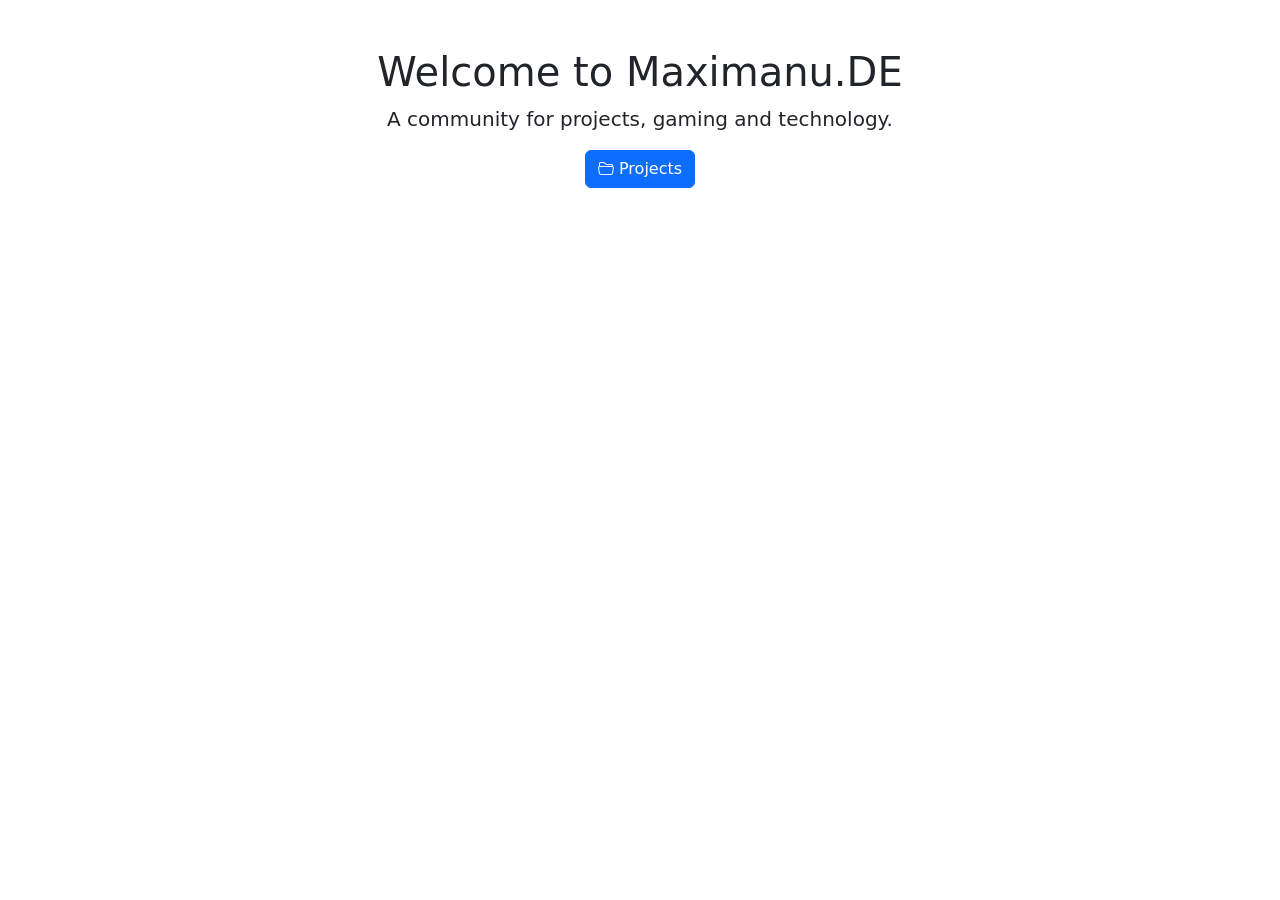
==== index.html @ d7193617 "Refactor index.html for new layout and styles Updated HTML structure and Bootstrap version." ====
<!DOCTYPE html>
<html lang="en">
<head>
    <meta charset="UTF-8">
    <meta name="viewport" content="width=device-width, initial-scale=1.0">

    <meta name="description" content="Maximanu.DE – Community, projects and more.">

    <title>Maximanu.DE</title>

    <link rel="stylesheet" href="https://cdn.jsdelivr.net/npm/bootstrap@5.3.8/dist/css/bootstrap.min.css">
    <link rel="stylesheet" href="https://cdn.jsdelivr.net/npm/bootstrap-icons@1.13.1/font/bootstrap-icons.min.css">
    <link rel="stylesheet" href="/css/style.css">
</head>

<body>
    <div id="header"></div>

    <main>
        <section class="container py-5">
            <div class="text-center">
                <h1>Welcome to Maximanu.DE</h1>
                <p class="lead">A community for projects, gaming and technology.</p>

                <a href="/projects.html" class="btn btn-primary">
                    <i class="bi bi-folder2-open"></i>
                    Projects
                </a>
            </div>
        </section>
    </main>

    <div id="footer"></div>

    <script src="https://cdn.jsdelivr.net/npm/bootstrap@5.3.8/dist/js/bootstrap.bundle.min.js"></script>
    <script src="/js/main.js"></script>
</body>
</html>
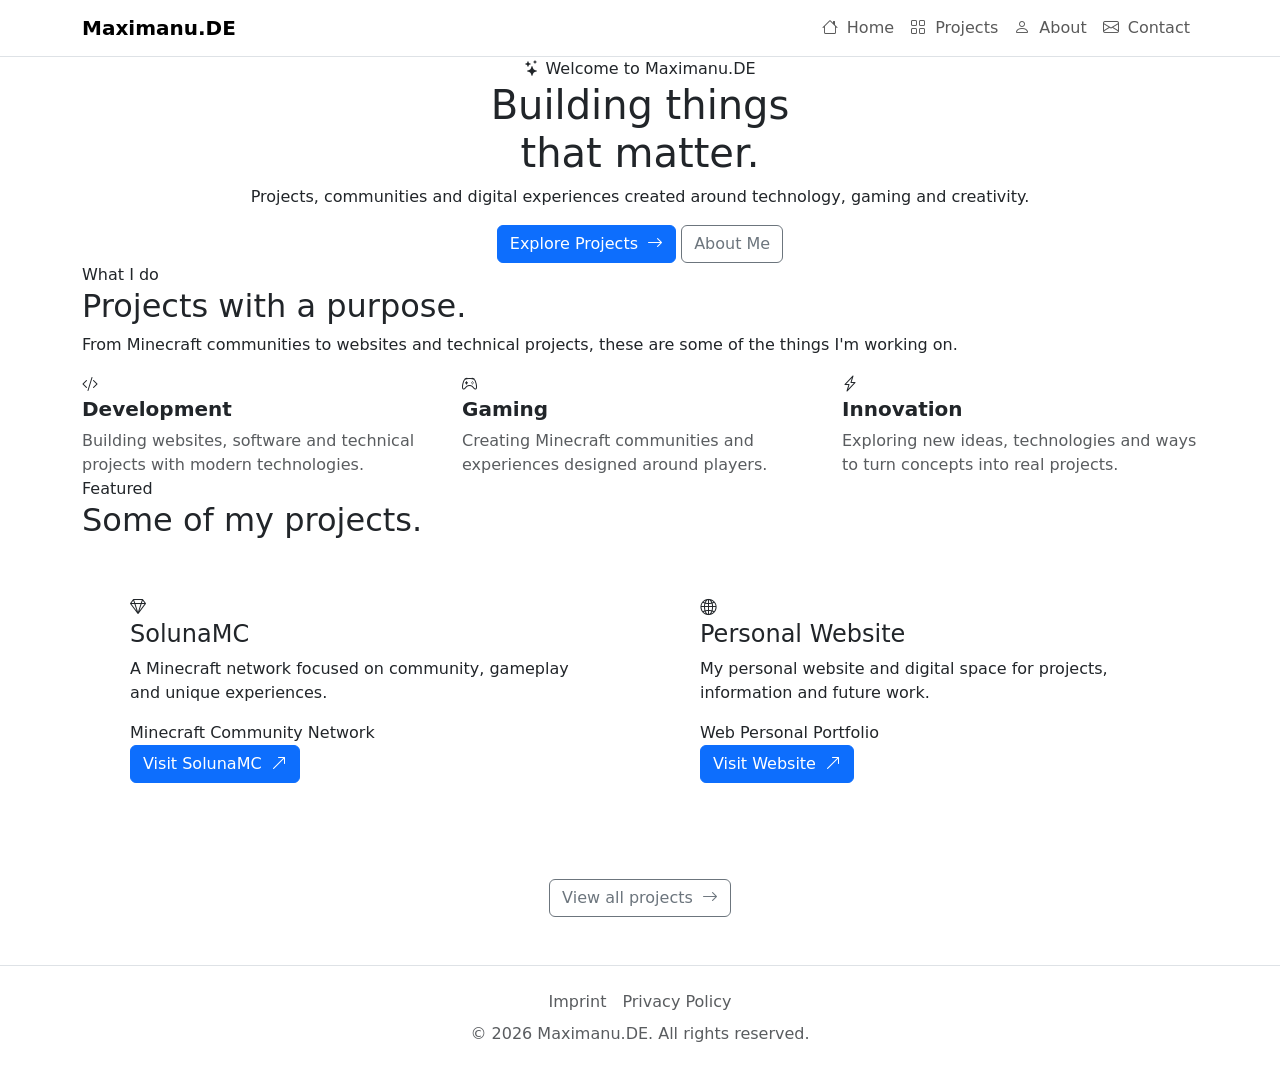
==== commit 2792b943: "Revise meta description and enhance hero section Updated the meta description and improved the hero " ====
--- a/index.html
+++ b/index.html
@@ -4,7 +4,7 @@
     <meta charset="UTF-8">
     <meta name="viewport" content="width=device-width, initial-scale=1.0">
 
-    <meta name="description" content="Maximanu.DE – Community, projects and more.">
+    <meta name="description" content="Maximanu.DE — projects, communities and technology.">
 
     <title>Maximanu.DE</title>
 
@@ -17,15 +17,175 @@
     <div id="header"></div>
 
     <main>
-        <section class="container py-5">
-            <div class="text-center">
-                <h1>Welcome to Maximanu.DE</h1>
-                <p class="lead">A community for projects, gaming and technology.</p>
+        <section class="hero">
+            <div class="container text-center">
+                <div class="hero-badge">
+                    <i class="bi bi-stars"></i>
+                    Welcome to Maximanu.DE
+                </div>
 
-                <a href="/projects.html" class="btn btn-primary">
-                    <i class="bi bi-folder2-open"></i>
-                    Projects
-                </a>
+                <h1>
+                    Building things<br>
+                    <span>that matter.</span>
+                </h1>
+
+                <p>
+                    Projects, communities and digital experiences
+                    created around technology, gaming and creativity.
+                </p>
+
+                <div class="hero-actions">
+                    <a href="/projects/" class="btn btn-primary">
+                        Explore Projects
+                        <i class="bi bi-arrow-right ms-1"></i>
+                    </a>
+
+                    <a href="/about/" class="btn btn-outline-secondary">
+                        About Me
+                    </a>
+                </div>
+            </div>
+        </section>
+
+        <section class="section pt-0">
+            <div class="container">
+                <div class="section-heading">
+                    <div class="eyebrow">What I do</div>
+
+                    <h2>
+                        Projects with a purpose.
+                    </h2>
+
+                    <p>
+                        From Minecraft communities to websites and
+                        technical projects, these are some of the things
+                        I'm working on.
+                    </p>
+                </div>
+
+                <div class="row g-4">
+                    <div class="col-md-4">
+                        <div class="feature-card">
+                            <div class="feature-icon">
+                                <i class="bi bi-code-slash"></i>
+                            </div>
+
+                            <h3 class="h5 fw-bold">Development</h3>
+
+                            <p class="text-body-secondary mb-0">
+                                Building websites, software and technical
+                                projects with modern technologies.
+                            </p>
+                        </div>
+                    </div>
+
+                    <div class="col-md-4">
+                        <div class="feature-card">
+                            <div class="feature-icon">
+                                <i class="bi bi-controller"></i>
+                            </div>
+
+                            <h3 class="h5 fw-bold">Gaming</h3>
+
+                            <p class="text-body-secondary mb-0">
+                                Creating Minecraft communities and
+                                experiences designed around players.
+                            </p>
+                        </div>
+                    </div>
+
+                    <div class="col-md-4">
+                        <div class="feature-card">
+                            <div class="feature-icon">
+                                <i class="bi bi-lightning-charge"></i>
+                            </div>
+
+                            <h3 class="h5 fw-bold">Innovation</h3>
+
+                            <p class="text-body-secondary mb-0">
+                                Exploring new ideas, technologies and
+                                ways to turn concepts into real projects.
+                            </p>
+                        </div>
+                    </div>
+                </div>
+            </div>
+        </section>
+
+        <section class="section pt-0">
+            <div class="container">
+                <div class="section-heading">
+                    <div class="eyebrow">Featured</div>
+
+                    <h2>Some of my projects.</h2>
+                </div>
+
+                <div class="row g-4">
+                    <div class="col-md-6">
+                        <article class="project-card p-4 p-lg-5">
+                            <div class="project-icon">
+                                <i class="bi bi-gem"></i>
+                            </div>
+
+                            <h3 class="h4">SolunaMC</h3>
+
+                            <p>
+                                A Minecraft network focused on community,
+                                gameplay and unique experiences.
+                            </p>
+
+                            <div class="project-tags">
+                                <span class="project-tag">Minecraft</span>
+                                <span class="project-tag">Community</span>
+                                <span class="project-tag">Network</span>
+                            </div>
+
+                            <a href="https://solunamc.de"
+                               class="btn btn-primary"
+                               target="_blank"
+                               rel="noopener noreferrer">
+                                Visit SolunaMC
+                                <i class="bi bi-arrow-up-right ms-1"></i>
+                            </a>
+                        </article>
+                    </div>
+
+                    <div class="col-md-6">
+                        <article class="project-card p-4 p-lg-5">
+                            <div class="project-icon">
+                                <i class="bi bi-globe2"></i>
+                            </div>
+
+                            <h3 class="h4">Personal Website</h3>
+
+                            <p>
+                                My personal website and digital space for
+                                projects, information and future work.
+                            </p>
+
+                            <div class="project-tags">
+                                <span class="project-tag">Web</span>
+                                <span class="project-tag">Personal</span>
+                                <span class="project-tag">Portfolio</span>
+                            </div>
+
+                            <a href="https://maxi.maximanu.de"
+                               class="btn btn-primary"
+                               target="_blank"
+                               rel="noopener noreferrer">
+                                Visit Website
+                                <i class="bi bi-arrow-up-right ms-1"></i>
+                            </a>
+                        </article>
+                    </div>
+                </div>
+
+                <div class="text-center mt-5">
+                    <a href="/projects/" class="btn btn-outline-secondary">
+                        View all projects
+                        <i class="bi bi-arrow-right ms-1"></i>
+                    </a>
+                </div>
             </div>
         </section>
     </main>
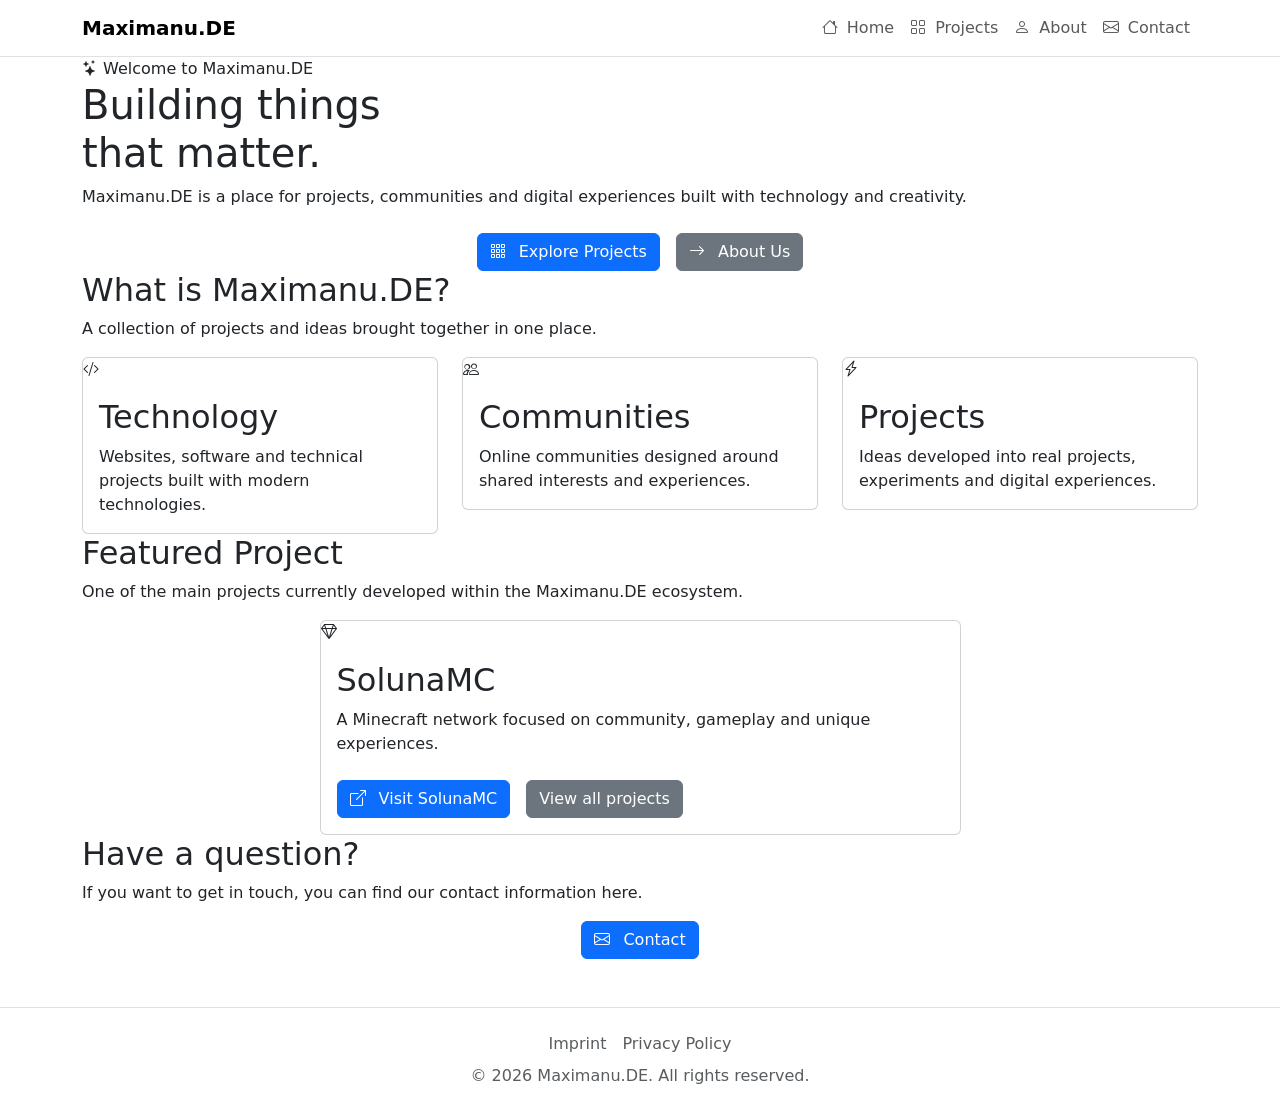
==== commit 69402d29: "Revise meta tags and update content for clarity Updated the description meta tag and improved text c" ====
--- a/index.html
+++ b/index.html
@@ -4,195 +4,240 @@
     <meta charset="UTF-8">
     <meta name="viewport" content="width=device-width, initial-scale=1.0">
 
-    <meta name="description" content="Maximanu.DE — projects, communities and technology.">
+    <meta
+        name="description"
+        content="Maximanu.DE — projects, communities and digital experiences."
+    >
+
+    <meta name="theme-color" content="#635bff">
 
     <title>Maximanu.DE</title>
 
-    <link rel="stylesheet" href="https://cdn.jsdelivr.net/npm/bootstrap@5.3.8/dist/css/bootstrap.min.css">
-    <link rel="stylesheet" href="https://cdn.jsdelivr.net/npm/bootstrap-icons@1.13.1/font/bootstrap-icons.min.css">
+    <link
+        rel="stylesheet"
+        href="https://cdn.jsdelivr.net/npm/bootstrap@5.3.8/dist/css/bootstrap.min.css"
+    >
+
+    <link
+        rel="stylesheet"
+        href="https://cdn.jsdelivr.net/npm/bootstrap-icons@1.13.1/font/bootstrap-icons.min.css"
+    >
+
     <link rel="stylesheet" href="/css/style.css">
 </head>
 
 <body>
+
     <div id="header"></div>
 
     <main>
+
         <section class="hero">
-            <div class="container text-center">
+            <div class="container">
+
                 <div class="hero-badge">
                     <i class="bi bi-stars"></i>
-                    Welcome to Maximanu.DE
+                    <span>Welcome to Maximanu.DE</span>
                 </div>
 
                 <h1>
                     Building things<br>
-                    <span>that matter.</span>
+                    that matter.
                 </h1>
 
                 <p>
-                    Projects, communities and digital experiences
-                    created around technology, gaming and creativity.
+                    Maximanu.DE is a place for projects, communities
+                    and digital experiences built with technology and creativity.
                 </p>
 
-                <div class="hero-actions">
+                <div class="d-flex flex-column flex-sm-row justify-content-center gap-3 mt-4">
                     <a href="/projects/" class="btn btn-primary">
+                        <i class="bi bi-grid-3x3-gap me-2"></i>
                         Explore Projects
-                        <i class="bi bi-arrow-right ms-1"></i>
                     </a>
 
-                    <a href="/about/" class="btn btn-outline-secondary">
-                        About Me
+                    <a href="/about/" class="btn btn-secondary">
+                        <i class="bi bi-arrow-right me-2"></i>
+                        About Us
                     </a>
                 </div>
-            </div>
-        </section>
-
-        <section class="section pt-0">
-            <div class="container">
+
+            </div>
+        </section>
+
+
+        <section class="section">
+            <div class="container">
+
                 <div class="section-heading">
-                    <div class="eyebrow">What I do</div>
-
-                    <h2>
-                        Projects with a purpose.
-                    </h2>
+                    <h2>What is Maximanu.DE?</h2>
 
                     <p>
-                        From Minecraft communities to websites and
-                        technical projects, these are some of the things
-                        I'm working on.
+                        A collection of projects and ideas brought together
+                        in one place.
                     </p>
                 </div>
 
+
                 <div class="row g-4">
+
                     <div class="col-md-4">
-                        <div class="feature-card">
-                            <div class="feature-icon">
+                        <div class="card">
+                            <div class="project-icon">
                                 <i class="bi bi-code-slash"></i>
                             </div>
 
-                            <h3 class="h5 fw-bold">Development</h3>
-
-                            <p class="text-body-secondary mb-0">
-                                Building websites, software and technical
-                                projects with modern technologies.
-                            </p>
-                        </div>
-                    </div>
+                            <div class="card-body">
+                                <h2 class="card-title">Technology</h2>
+
+                                <p class="card-text">
+                                    Websites, software and technical projects
+                                    built with modern technologies.
+                                </p>
+                            </div>
+                        </div>
+                    </div>
+
 
                     <div class="col-md-4">
-                        <div class="feature-card">
-                            <div class="feature-icon">
-                                <i class="bi bi-controller"></i>
-                            </div>
-
-                            <h3 class="h5 fw-bold">Gaming</h3>
-
-                            <p class="text-body-secondary mb-0">
-                                Creating Minecraft communities and
-                                experiences designed around players.
-                            </p>
-                        </div>
-                    </div>
+                        <div class="card">
+                            <div class="project-icon">
+                                <i class="bi bi-people"></i>
+                            </div>
+
+                            <div class="card-body">
+                                <h2 class="card-title">Communities</h2>
+
+                                <p class="card-text">
+                                    Online communities designed around
+                                    shared interests and experiences.
+                                </p>
+                            </div>
+                        </div>
+                    </div>
+
 
                     <div class="col-md-4">
-                        <div class="feature-card">
-                            <div class="feature-icon">
+                        <div class="card">
+                            <div class="project-icon">
                                 <i class="bi bi-lightning-charge"></i>
                             </div>
 
-                            <h3 class="h5 fw-bold">Innovation</h3>
-
-                            <p class="text-body-secondary mb-0">
-                                Exploring new ideas, technologies and
-                                ways to turn concepts into real projects.
-                            </p>
-                        </div>
-                    </div>
-                </div>
-            </div>
-        </section>
-
-        <section class="section pt-0">
-            <div class="container">
+                            <div class="card-body">
+                                <h2 class="card-title">Projects</h2>
+
+                                <p class="card-text">
+                                    Ideas developed into real projects,
+                                    experiments and digital experiences.
+                                </p>
+                            </div>
+                        </div>
+                    </div>
+
+                </div>
+
+            </div>
+        </section>
+
+
+        <section class="section">
+            <div class="container">
+
                 <div class="section-heading">
-                    <div class="eyebrow">Featured</div>
-
-                    <h2>Some of my projects.</h2>
-                </div>
-
-                <div class="row g-4">
-                    <div class="col-md-6">
-                        <article class="project-card p-4 p-lg-5">
+                    <h2>Featured Project</h2>
+
+                    <p>
+                        One of the main projects currently developed
+                        within the Maximanu.DE ecosystem.
+                    </p>
+                </div>
+
+
+                <div class="row justify-content-center">
+
+                    <div class="col-md-9 col-lg-7">
+
+                        <div class="card">
+
                             <div class="project-icon">
                                 <i class="bi bi-gem"></i>
                             </div>
 
-                            <h3 class="h4">SolunaMC</h3>
-
-                            <p>
-                                A Minecraft network focused on community,
-                                gameplay and unique experiences.
-                            </p>
-
-                            <div class="project-tags">
-                                <span class="project-tag">Minecraft</span>
-                                <span class="project-tag">Community</span>
-                                <span class="project-tag">Network</span>
-                            </div>
-
-                            <a href="https://solunamc.de"
-                               class="btn btn-primary"
-                               target="_blank"
-                               rel="noopener noreferrer">
-                                Visit SolunaMC
-                                <i class="bi bi-arrow-up-right ms-1"></i>
-                            </a>
-                        </article>
-                    </div>
-
-                    <div class="col-md-6">
-                        <article class="project-card p-4 p-lg-5">
-                            <div class="project-icon">
-                                <i class="bi bi-globe2"></i>
-                            </div>
-
-                            <h3 class="h4">Personal Website</h3>
-
-                            <p>
-                                My personal website and digital space for
-                                projects, information and future work.
-                            </p>
-
-                            <div class="project-tags">
-                                <span class="project-tag">Web</span>
-                                <span class="project-tag">Personal</span>
-                                <span class="project-tag">Portfolio</span>
-                            </div>
-
-                            <a href="https://maxi.maximanu.de"
-                               class="btn btn-primary"
-                               target="_blank"
-                               rel="noopener noreferrer">
-                                Visit Website
-                                <i class="bi bi-arrow-up-right ms-1"></i>
-                            </a>
-                        </article>
-                    </div>
-                </div>
-
-                <div class="text-center mt-5">
-                    <a href="/projects/" class="btn btn-outline-secondary">
-                        View all projects
-                        <i class="bi bi-arrow-right ms-1"></i>
+                            <div class="card-body">
+
+                                <h2 class="card-title">
+                                    SolunaMC
+                                </h2>
+
+                                <p class="card-text">
+                                    A Minecraft network focused on community,
+                                    gameplay and unique experiences.
+                                </p>
+
+                                <div class="d-flex flex-column flex-sm-row gap-3 mt-4">
+
+                                    <a
+                                        href="https://solunamc.de"
+                                        class="btn btn-primary"
+                                        target="_blank"
+                                        rel="noopener noreferrer"
+                                    >
+                                        <i class="bi bi-box-arrow-up-right me-2"></i>
+                                        Visit SolunaMC
+                                    </a>
+
+                                    <a
+                                        href="/projects/"
+                                        class="btn btn-secondary"
+                                    >
+                                        View all projects
+                                    </a>
+
+                                </div>
+
+                            </div>
+
+                        </div>
+
+                    </div>
+
+                </div>
+
+            </div>
+        </section>
+
+
+        <section class="section">
+            <div class="container">
+
+                <div class="section-heading">
+                    <h2>Have a question?</h2>
+
+                    <p>
+                        If you want to get in touch, you can find
+                        our contact information here.
+                    </p>
+                </div>
+
+                <div class="text-center">
+
+                    <a href="/contact/" class="btn btn-primary">
+                        <i class="bi bi-envelope me-2"></i>
+                        Contact
                     </a>
-                </div>
-            </div>
-        </section>
+
+                </div>
+
+            </div>
+        </section>
+
     </main>
 
     <div id="footer"></div>
+
 
     <script src="https://cdn.jsdelivr.net/npm/bootstrap@5.3.8/dist/js/bootstrap.bundle.min.js"></script>
     <script src="/js/main.js"></script>
+
 </body>
 </html>
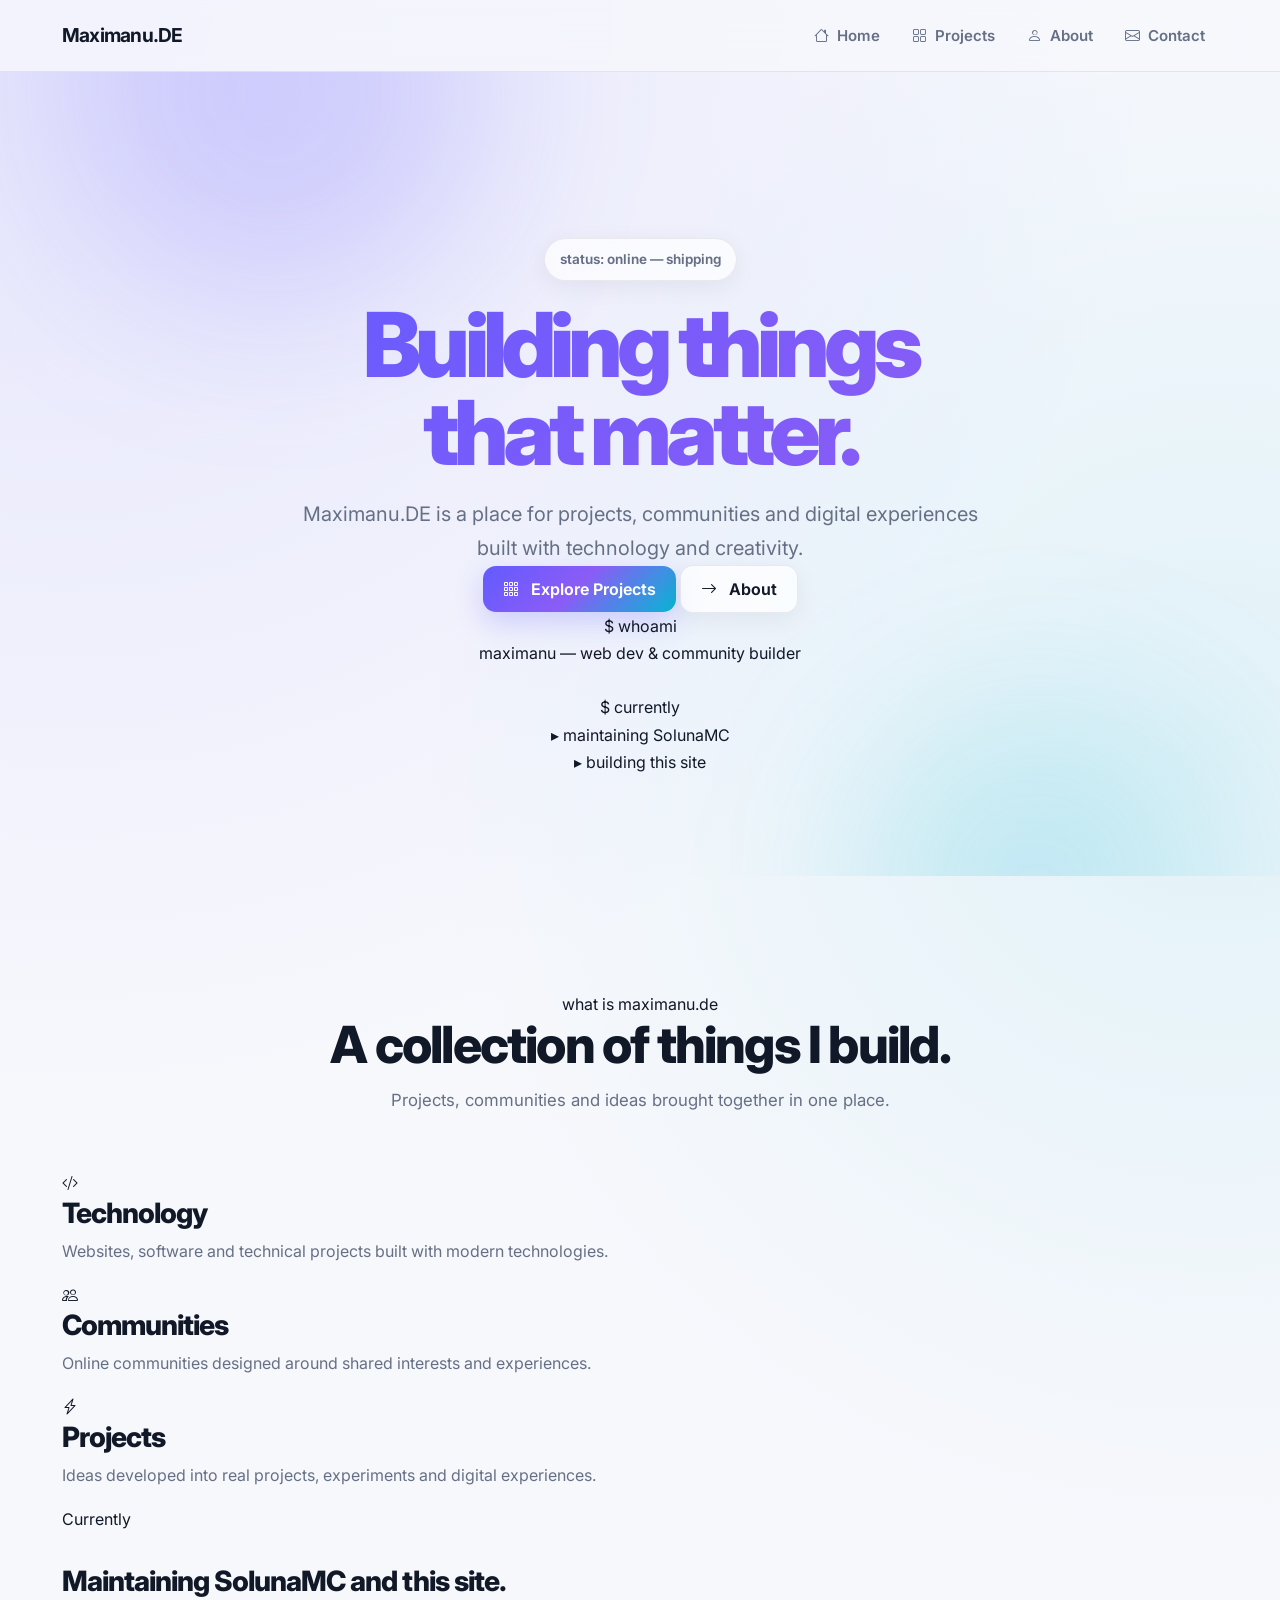
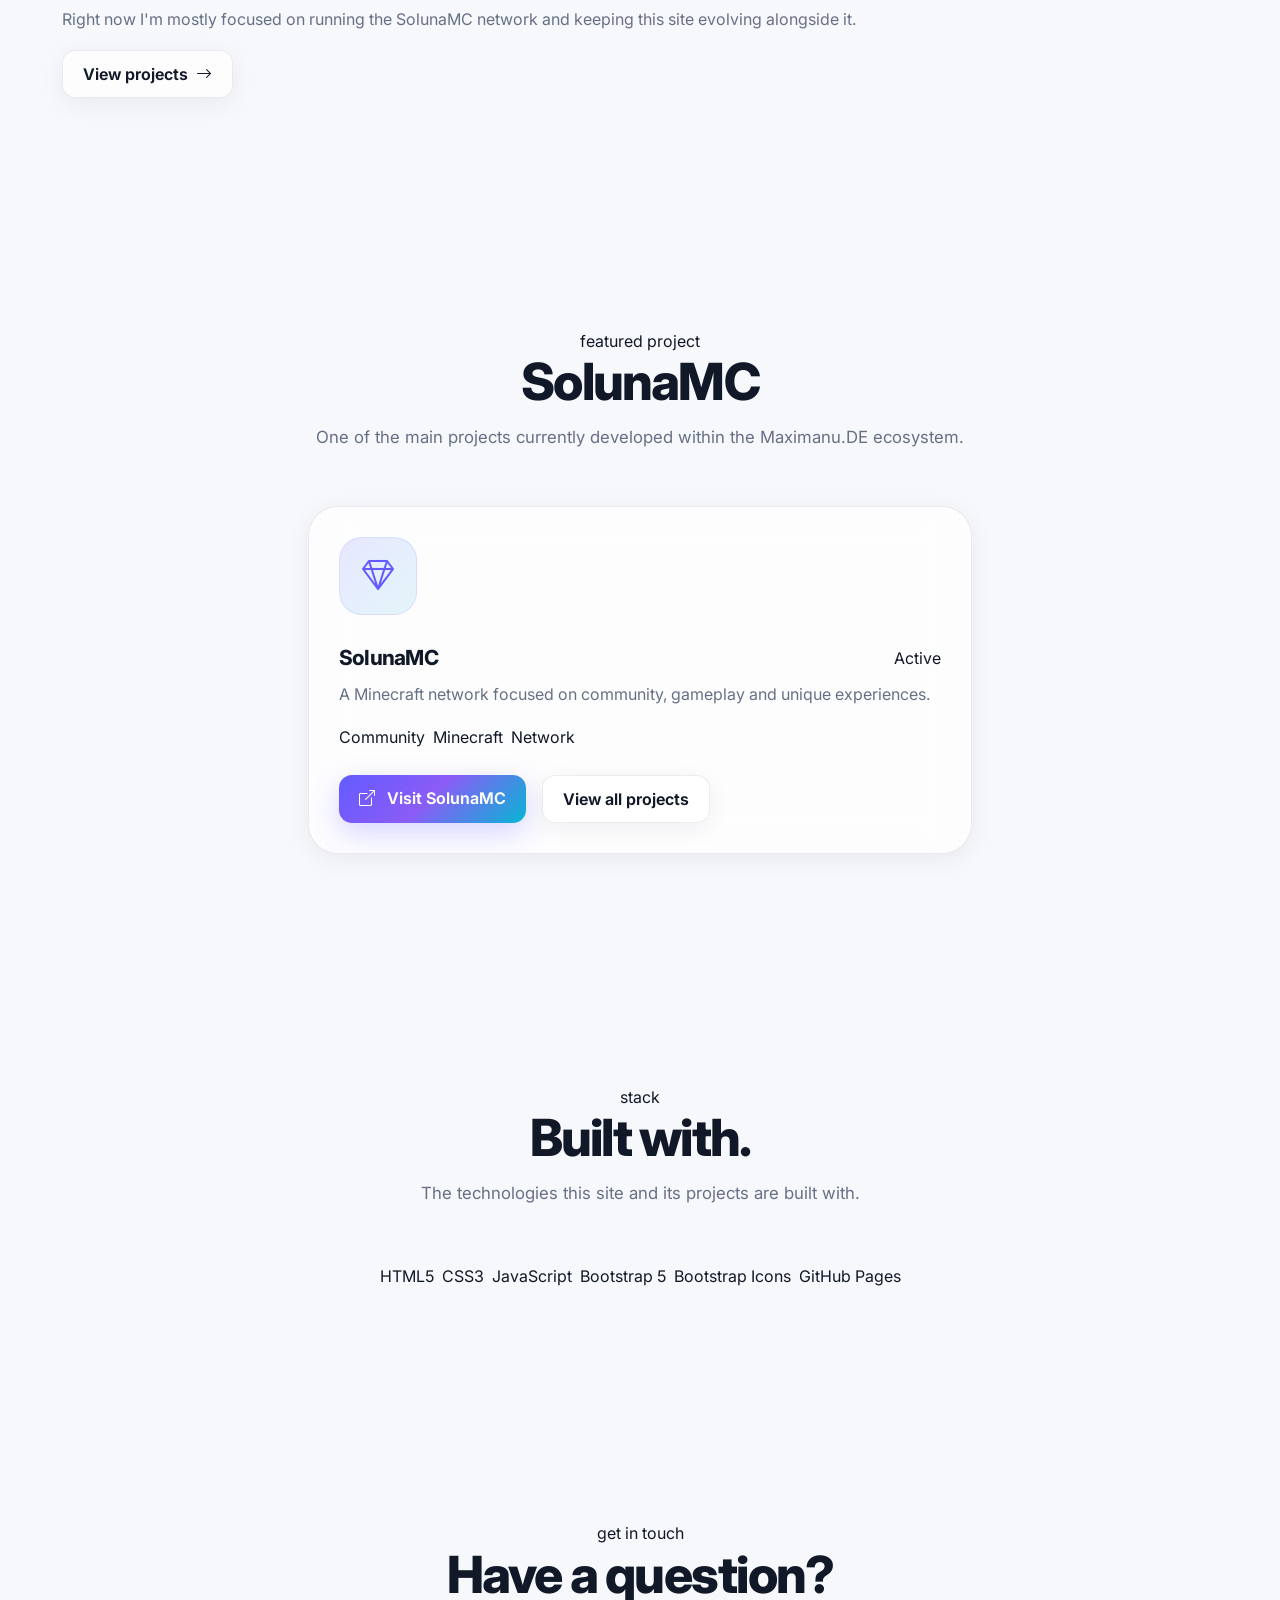
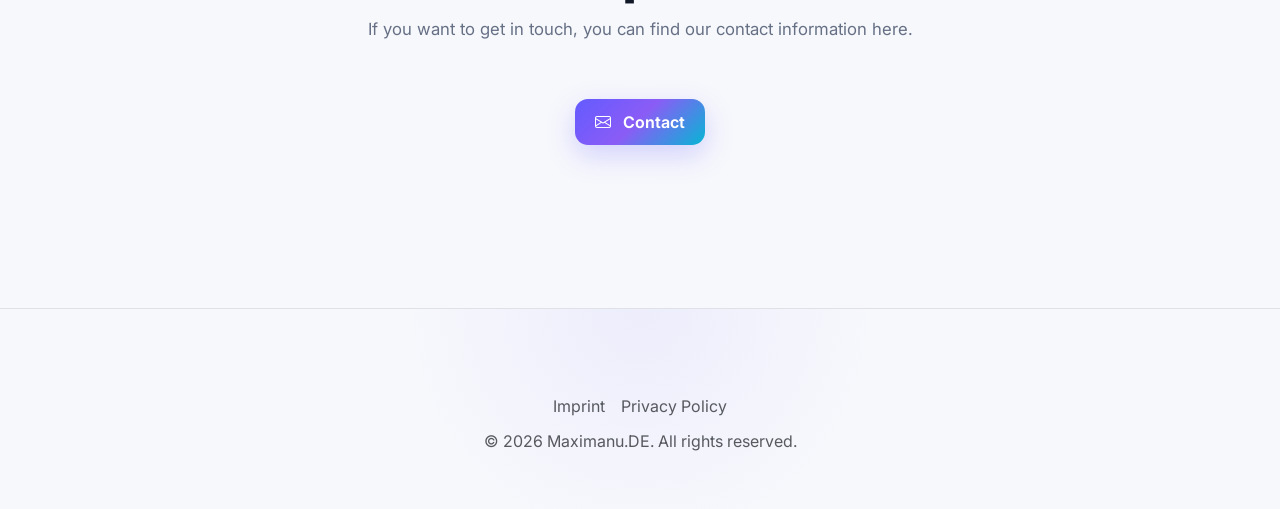
==== commit c9da4eef: "Big update" ====
--- a/index.html
+++ b/index.html
@@ -9,9 +9,31 @@
         content="Maximanu.DE — projects, communities and digital experiences."
     >
 
-    <meta name="theme-color" content="#635bff">
+    <link rel="canonical" href="https://maximanu.de/">
+
+    <meta property="og:type" content="website">
+    <meta property="og:site_name" content="Maximanu.DE">
+    <meta property="og:title" content="Maximanu.DE">
+    <meta property="og:description" content="Maximanu.DE — projects, communities and digital experiences.">
+    <meta property="og:url" content="https://maximanu.de/">
+
+    <meta name="twitter:card" content="summary">
+    <meta name="twitter:title" content="Maximanu.DE">
+    <meta name="twitter:description" content="Maximanu.DE — projects, communities and digital experiences.">
+
+    <meta name="theme-color" content="#e2540b">
 
     <title>Maximanu.DE</title>
+
+    <link rel="icon" type="image/svg+xml" href="/favicon.svg">
+    <link rel="mask-icon" href="/favicon.svg" color="#e2540b">
+
+    <link rel="preconnect" href="https://fonts.googleapis.com">
+    <link rel="preconnect" href="https://fonts.gstatic.com" crossorigin>
+    <link
+        rel="stylesheet"
+        href="https://fonts.googleapis.com/css2?family=Inter:wght@400;500;600;700;800;900&family=Space+Grotesk:wght@500;600;700&family=JetBrains+Mono:wght@400;500;600;700&display=swap"
+    >
 
     <link
         rel="stylesheet"
@@ -24,6 +46,16 @@
     >
 
     <link rel="stylesheet" href="/css/style.css">
+
+    <script>
+        (function () {
+            var stored = localStorage.getItem("theme");
+            var theme = stored === "light" || stored === "dark"
+                ? stored
+                : (window.matchMedia("(prefers-color-scheme: dark)").matches ? "dark" : "light");
+            document.documentElement.setAttribute("data-bs-theme", theme);
+        })();
+    </script>
 </head>
 
 <body>
@@ -36,8 +68,7 @@
             <div class="container">
 
                 <div class="hero-badge">
-                    <i class="bi bi-stars"></i>
-                    <span>Welcome to Maximanu.DE</span>
+                    status: online — shipping
                 </div>
 
                 <h1>
@@ -50,7 +81,7 @@
                     and digital experiences built with technology and creativity.
                 </p>
 
-                <div class="d-flex flex-column flex-sm-row justify-content-center gap-3 mt-4">
+                <div class="hero-actions">
                     <a href="/projects/" class="btn btn-primary">
                         <i class="bi bi-grid-3x3-gap me-2"></i>
                         Explore Projects
@@ -58,10 +89,27 @@
 
                     <a href="/about/" class="btn btn-secondary">
                         <i class="bi bi-arrow-right me-2"></i>
-                        About Us
+                        About
                     </a>
                 </div>
 
+                <div class="terminal">
+                    <div class="terminal-bar">
+                        <span class="terminal-dot"></span>
+                        <span class="terminal-dot"></span>
+                        <span class="terminal-dot"></span>
+                    </div>
+
+                    <div class="terminal-body">
+                        <div><span class="prompt">$</span> whoami</div>
+                        <div class="out">maximanu — web dev &amp; community builder</div>
+                        <div>&nbsp;</div>
+                        <div><span class="prompt">$</span> currently</div>
+                        <div class="out">▸ maintaining SolunaMC</div>
+                        <div class="out">▸ building this site<span class="terminal-cursor" aria-hidden="true"></span></div>
+                    </div>
+                </div>
+
             </div>
         </section>
 
@@ -70,67 +118,84 @@
             <div class="container">
 
                 <div class="section-heading">
-                    <h2>What is Maximanu.DE?</h2>
+                    <div class="eyebrow">what is maximanu.de</div>
+
+                    <h2>A collection of things I build.</h2>
 
                     <p>
-                        A collection of projects and ideas brought together
+                        Projects, communities and ideas brought together
                         in one place.
                     </p>
                 </div>
 
 
-                <div class="row g-4">
-
-                    <div class="col-md-4">
-                        <div class="card">
-                            <div class="project-icon">
+                <div class="bento">
+
+                    <div class="bento-item reveal">
+                        <div class="tile h-100">
+                            <div class="feature-icon">
                                 <i class="bi bi-code-slash"></i>
                             </div>
 
-                            <div class="card-body">
-                                <h2 class="card-title">Technology</h2>
-
-                                <p class="card-text">
-                                    Websites, software and technical projects
-                                    built with modern technologies.
+                            <h3>Technology</h3>
+
+                            <p>
+                                Websites, software and technical projects
+                                built with modern technologies.
+                            </p>
+                        </div>
+                    </div>
+
+                    <div class="bento-item reveal">
+                        <div class="tile h-100">
+                            <div class="feature-icon">
+                                <i class="bi bi-people"></i>
+                            </div>
+
+                            <h3>Communities</h3>
+
+                            <p>
+                                Online communities designed around
+                                shared interests and experiences.
+                            </p>
+                        </div>
+                    </div>
+
+                    <div class="bento-item reveal">
+                        <div class="tile h-100">
+                            <div class="feature-icon">
+                                <i class="bi bi-lightning-charge"></i>
+                            </div>
+
+                            <h3>Projects</h3>
+
+                            <p>
+                                Ideas developed into real projects,
+                                experiments and digital experiences.
+                            </p>
+                        </div>
+                    </div>
+
+                    <div class="bento-item span-full reveal">
+                        <div class="tile tile-wide">
+                            <div>
+                                <span class="status-badge mb-3 d-inline-flex">Currently</span>
+
+                                <h3 class="mt-3">
+                                    Maintaining SolunaMC and this site.
+                                </h3>
+
+                                <p>
+                                    Right now I'm mostly focused on running
+                                    the SolunaMC network and keeping this
+                                    site evolving alongside it.
                                 </p>
                             </div>
-                        </div>
-                    </div>
-
-
-                    <div class="col-md-4">
-                        <div class="card">
-                            <div class="project-icon">
-                                <i class="bi bi-people"></i>
-                            </div>
-
-                            <div class="card-body">
-                                <h2 class="card-title">Communities</h2>
-
-                                <p class="card-text">
-                                    Online communities designed around
-                                    shared interests and experiences.
-                                </p>
-                            </div>
-                        </div>
-                    </div>
-
-
-                    <div class="col-md-4">
-                        <div class="card">
-                            <div class="project-icon">
-                                <i class="bi bi-lightning-charge"></i>
-                            </div>
-
-                            <div class="card-body">
-                                <h2 class="card-title">Projects</h2>
-
-                                <p class="card-text">
-                                    Ideas developed into real projects,
-                                    experiments and digital experiences.
-                                </p>
-                            </div>
+
+                            <a href="/projects/" class="btn btn-secondary flex-shrink-0">
+                                View projects
+                                <i class="bi bi-arrow-right ms-1"></i>
+                            </a>
                         </div>
                     </div>
 
@@ -144,7 +209,9 @@
             <div class="container">
 
                 <div class="section-heading">
-                    <h2>Featured Project</h2>
+                    <div class="eyebrow">featured project</div>
+
+                    <h2>SolunaMC</h2>
 
                     <p>
                         One of the main projects currently developed
@@ -157,7 +224,7 @@
 
                     <div class="col-md-9 col-lg-7">
 
-                        <div class="card">
+                        <div class="card reveal">
 
                             <div class="project-icon">
                                 <i class="bi bi-gem"></i>
@@ -165,16 +232,26 @@
 
                             <div class="card-body">
 
-                                <h2 class="card-title">
-                                    SolunaMC
-                                </h2>
+                                <div class="d-flex align-items-center justify-content-between flex-wrap gap-2 mb-2">
+                                    <h2 class="card-title mb-0">
+                                        SolunaMC
+                                    </h2>
+
+                                    <span class="status-badge">Active</span>
+                                </div>
 
                                 <p class="card-text">
                                     A Minecraft network focused on community,
                                     gameplay and unique experiences.
                                 </p>
 
-                                <div class="d-flex flex-column flex-sm-row gap-3 mt-4">
+                                <div class="d-flex flex-wrap gap-2 mb-4">
+                                    <span class="tag">Community</span>
+                                    <span class="tag">Minecraft</span>
+                                    <span class="tag">Network</span>
+                                </div>
+
+                                <div class="d-flex flex-column flex-sm-row gap-3">
 
                                     <a
                                         href="https://solunamc.de"
@@ -211,6 +288,35 @@
             <div class="container">
 
                 <div class="section-heading">
+                    <div class="eyebrow">stack</div>
+
+                    <h2>Built with.</h2>
+
+                    <p>
+                        The technologies this site and its projects
+                        are built with.
+                    </p>
+                </div>
+
+                <div class="d-flex flex-wrap justify-content-center gap-2">
+                    <span class="tag">HTML5</span>
+                    <span class="tag">CSS3</span>
+                    <span class="tag">JavaScript</span>
+                    <span class="tag">Bootstrap 5</span>
+                    <span class="tag">Bootstrap Icons</span>
+                    <span class="tag">GitHub Pages</span>
+                </div>
+
+            </div>
+        </section>
+
+
+        <section class="section">
+            <div class="container">
+
+                <div class="section-heading">
+                    <div class="eyebrow">get in touch</div>
+
                     <h2>Have a question?</h2>
 
                     <p>
--- a/css/style.css
+++ b/css/style.css
@@ -0,0 +1,813 @@
+:root {
+    --bg: #f7f8fc;
+    --bg-alt: #eef1f7;
+    --surface: rgba(255, 255, 255, 0.72);
+    --surface-solid: #ffffff;
+    --text: #111827;
+    --text-muted: #667085;
+    --border: rgba(17, 24, 39, 0.08);
+
+    --primary: #635bff;
+    --primary-2: #8b5cf6;
+    --accent: #06b6d4;
+
+    --gradient: linear-gradient(
+        135deg,
+        #635bff 0%,
+        #8b5cf6 48%,
+        #06b6d4 100%
+    );
+
+    --shadow-sm: 0 6px 24px rgba(17, 24, 39, 0.06);
+    --shadow-md: 0 16px 45px rgba(17, 24, 39, 0.1);
+    --shadow-lg: 0 30px 90px rgba(17, 24, 39, 0.15);
+
+    --radius-sm: 14px;
+    --radius-md: 22px;
+    --radius-lg: 30px;
+
+    --transition: 220ms cubic-bezier(0.2, 0.8, 0.2, 1);
+}
+
+@media (prefers-color-scheme: dark) {
+    :root {
+        --bg: #070a11;
+        --bg-alt: #0c1019;
+        --surface: rgba(18, 23, 35, 0.72);
+        --surface-solid: #121722;
+        --text: #f5f7fb;
+        --text-muted: #9aa4b5;
+        --border: rgba(255, 255, 255, 0.08);
+
+        --shadow-sm: 0 6px 24px rgba(0, 0, 0, 0.22);
+        --shadow-md: 0 16px 45px rgba(0, 0, 0, 0.32);
+        --shadow-lg: 0 30px 90px rgba(0, 0, 0, 0.48);
+    }
+}
+
+/* Base */
+
+html {
+    scroll-behavior: smooth;
+}
+
+body {
+    min-height: 100vh;
+    margin: 0;
+    overflow-x: hidden;
+
+    background:
+        radial-gradient(
+            circle at 5% 0%,
+            rgba(99, 91, 255, 0.12),
+            transparent 28%
+        ),
+        radial-gradient(
+            circle at 95% 20%,
+            rgba(6, 182, 212, 0.09),
+            transparent 25%
+        ),
+        var(--bg);
+
+    color: var(--text);
+
+    font-family:
+        Inter,
+        -apple-system,
+        BlinkMacSystemFont,
+        "Segoe UI",
+        Roboto,
+        Helvetica,
+        Arial,
+        sans-serif;
+
+    line-height: 1.7;
+
+    transition:
+        background-color 300ms ease,
+        color 300ms ease;
+}
+
+* {
+    box-sizing: border-box;
+}
+
+::selection {
+    background: rgba(99, 91, 255, 0.25);
+}
+
+img {
+    max-width: 100%;
+    height: auto;
+}
+
+a {
+    color: inherit;
+    text-decoration: none;
+    transition:
+        color var(--transition),
+        opacity var(--transition);
+}
+
+a:hover {
+    color: var(--primary);
+}
+
+/* Bootstrap container override */
+
+.container {
+    width: min(1180px, calc(100% - 40px));
+    max-width: none;
+    margin-inline: auto;
+}
+
+/* Typography */
+
+h1,
+h2,
+h3,
+h4,
+h5,
+h6 {
+    color: var(--text);
+    font-weight: 800;
+    letter-spacing: -0.035em;
+}
+
+p {
+    color: var(--text-muted);
+}
+
+.display-1,
+.display-2,
+.display-3,
+.display-4,
+.display-5,
+.display-6 {
+    font-weight: 800;
+    letter-spacing: -0.055em;
+}
+
+/* Header */
+
+.navbar {
+    position: sticky;
+    top: 0;
+    z-index: 1000;
+
+    min-height: 72px;
+
+    border-bottom: 1px solid var(--border) !important;
+
+    background: rgba(247, 248, 252, 0.72) !important;
+
+    backdrop-filter: blur(22px);
+    -webkit-backdrop-filter: blur(22px);
+
+    transition:
+        background var(--transition),
+        border-color var(--transition);
+}
+
+@media (prefers-color-scheme: dark) {
+    .navbar {
+        background: rgba(7, 10, 17, 0.72) !important;
+    }
+}
+
+.navbar-brand {
+    color: var(--text) !important;
+    font-size: 1.2rem;
+    font-weight: 800;
+    letter-spacing: -0.04em;
+}
+
+.navbar-brand:hover {
+    color: var(--primary) !important;
+}
+
+.navbar-nav {
+    gap: 6px;
+}
+
+.nav-link {
+    padding: 9px 13px !important;
+    border-radius: 11px;
+
+    color: var(--text-muted) !important;
+
+    font-size: 0.94rem;
+    font-weight: 600;
+
+    transition:
+        color var(--transition),
+        background var(--transition),
+        transform var(--transition);
+}
+
+.nav-link:hover {
+    color: var(--text) !important;
+    background: var(--surface);
+    transform: translateY(-1px);
+}
+
+.nav-link.active {
+    color: var(--text) !important;
+    background: var(--surface);
+    box-shadow: var(--shadow-sm);
+}
+
+.navbar-toggler {
+    padding: 8px 10px;
+    border: 1px solid var(--border) !important;
+    border-radius: 12px;
+    background: var(--surface);
+    color: var(--text);
+}
+
+.navbar-toggler:focus {
+    box-shadow: 0 0 0 4px rgba(99, 91, 255, 0.12);
+}
+
+/* Hero */
+
+.hero,
+.page-header {
+    position: relative;
+    isolation: isolate;
+    overflow: hidden;
+
+    padding: clamp(90px, 13vw, 170px) 0 100px;
+
+    text-align: center;
+}
+
+.hero::before,
+.hero::after,
+.page-header::before,
+.page-header::after {
+    content: "";
+
+    position: absolute;
+    z-index: -1;
+
+    border-radius: 50%;
+
+    pointer-events: none;
+
+    filter: blur(85px);
+
+    animation: floating-orb 9s ease-in-out infinite;
+}
+
+.hero::before,
+.page-header::before {
+    width: 420px;
+    height: 420px;
+
+    top: -190px;
+    left: 5%;
+
+    background: rgba(99, 91, 255, 0.2);
+}
+
+.hero::after,
+.page-header::after {
+    width: 360px;
+    height: 360px;
+
+    right: 5%;
+    bottom: -190px;
+
+    background: rgba(6, 182, 212, 0.16);
+
+    animation-delay: -3s;
+}
+
+.hero h1,
+.page-header h1 {
+    max-width: 950px;
+    margin: 20px auto;
+
+    font-size: clamp(3rem, 7vw, 6.5rem);
+
+    font-weight: 850;
+    line-height: 0.98;
+
+    letter-spacing: -0.065em;
+
+    background: var(--gradient);
+    background-size: 180% 180%;
+
+    -webkit-background-clip: text;
+    background-clip: text;
+
+    color: transparent;
+
+    animation:
+        fade-up 700ms ease both,
+        gradient-shift 8s ease-in-out infinite;
+}
+
+.hero p,
+.page-header p {
+    max-width: 680px;
+    margin: 0 auto;
+
+    color: var(--text-muted);
+
+    font-size: clamp(1rem, 2vw, 1.25rem);
+
+    animation: fade-up 700ms 100ms ease both;
+}
+
+/* Hero badge */
+
+.hero-badge {
+    display: inline-flex;
+    align-items: center;
+    gap: 8px;
+
+    padding: 9px 15px;
+
+    border: 1px solid var(--border);
+    border-radius: 999px;
+
+    background: var(--surface);
+
+    color: var(--text-muted);
+
+    font-size: 0.84rem;
+    font-weight: 650;
+
+    box-shadow: var(--shadow-sm);
+
+    backdrop-filter: blur(20px);
+    -webkit-backdrop-filter: blur(20px);
+
+    animation: fade-up 600ms ease both;
+}
+
+.hero-badge i {
+    color: var(--primary);
+}
+
+/* Sections */
+
+.section {
+    position: relative;
+    padding: clamp(70px, 9vw, 125px) 0;
+}
+
+.section-heading {
+    max-width: 720px;
+    margin: 0 auto 55px;
+
+    text-align: center;
+}
+
+.section-heading h2 {
+    margin-bottom: 14px;
+
+    font-size: clamp(2rem, 4vw, 3.3rem);
+
+    line-height: 1.05;
+}
+
+.section-heading p {
+    margin: 0;
+    font-size: 1.05rem;
+}
+
+/* Cards */
+
+.card {
+    position: relative;
+
+    height: 100%;
+
+    overflow: hidden;
+
+    border: 1px solid var(--border) !important;
+    border-radius: var(--radius-lg) !important;
+
+    background: var(--surface) !important;
+    color: var(--text) !important;
+
+    box-shadow: var(--shadow-sm) !important;
+
+    backdrop-filter: blur(22px);
+    -webkit-backdrop-filter: blur(22px);
+
+    transition:
+        transform var(--transition),
+        box-shadow var(--transition),
+        border-color var(--transition);
+}
+
+.card::before {
+    content: "";
+
+    position: absolute;
+    inset: 0;
+
+    height: 3px;
+
+    background: var(--gradient);
+
+    opacity: 0;
+
+    transition: opacity var(--transition);
+}
+
+.card:hover {
+    transform: translateY(-9px);
+
+    border-color: rgba(99, 91, 255, 0.2) !important;
+
+    box-shadow: var(--shadow-lg) !important;
+}
+
+.card:hover::before {
+    opacity: 1;
+}
+
+.card-body {
+    padding: 30px;
+}
+
+.card-title {
+    margin-bottom: 10px;
+
+    color: var(--text) !important;
+
+    font-size: 1.3rem;
+    font-weight: 750;
+}
+
+.card-text {
+    color: var(--text-muted) !important;
+}
+
+/* Project cards */
+
+.project-icon {
+    display: grid;
+    place-items: center;
+
+    width: 78px;
+    height: 78px;
+
+    margin: 30px 30px 0;
+
+    border: 1px solid rgba(99, 91, 255, 0.12);
+    border-radius: 23px;
+
+    background:
+        linear-gradient(
+            135deg,
+            rgba(99, 91, 255, 0.14),
+            rgba(6, 182, 212, 0.1)
+        );
+
+    color: var(--primary);
+
+    font-size: 2rem;
+
+    transition:
+        transform var(--transition),
+        box-shadow var(--transition);
+}
+
+.card:hover .project-icon {
+    transform: scale(1.06) rotate(-2deg);
+
+    box-shadow:
+        0 12px 35px rgba(99, 91, 255, 0.18);
+}
+
+/* Buttons */
+
+.btn {
+    min-height: 46px;
+
+    padding: 11px 20px;
+
+    border-radius: 13px !important;
+
+    font-weight: 650;
+
+    transition:
+        transform var(--transition),
+        box-shadow var(--transition),
+        background var(--transition),
+        border-color var(--transition);
+}
+
+.btn-primary {
+    border: 0 !important;
+
+    background: var(--gradient) !important;
+
+    color: #ffffff !important;
+
+    box-shadow:
+        0 10px 28px rgba(99, 91, 255, 0.25) !important;
+}
+
+.btn-primary:hover {
+    transform: translateY(-2px);
+
+    color: #ffffff !important;
+
+    box-shadow:
+        0 16px 38px rgba(99, 91, 255, 0.35) !important;
+}
+
+.btn-secondary {
+    border: 1px solid var(--border) !important;
+
+    background: var(--surface) !important;
+
+    color: var(--text) !important;
+
+    box-shadow: var(--shadow-sm) !important;
+}
+
+.btn-secondary:hover {
+    transform: translateY(-2px);
+
+    border-color: rgba(99, 91, 255, 0.18) !important;
+
+    background: var(--surface-solid) !important;
+
+    color: var(--text) !important;
+
+    box-shadow: var(--shadow-md) !important;
+}
+
+/* Forms */
+
+.form-label {
+    margin-bottom: 8px;
+
+    color: var(--text) !important;
+
+    font-weight: 650;
+}
+
+.form-control,
+.form-select {
+    min-height: 50px;
+
+    border: 1px solid var(--border) !important;
+    border-radius: 14px !important;
+
+    background: var(--surface) !important;
+
+    color: var(--text) !important;
+
+    box-shadow: none !important;
+
+    transition:
+        border-color var(--transition),
+        box-shadow var(--transition),
+        background var(--transition);
+}
+
+.form-control::placeholder {
+    color: var(--text-muted);
+}
+
+.form-control:focus,
+.form-select:focus {
+    border-color: rgba(99, 91, 255, 0.55) !important;
+
+    background: var(--surface-solid) !important;
+
+    color: var(--text) !important;
+
+    box-shadow:
+        0 0 0 4px rgba(99, 91, 255, 0.1) !important;
+}
+
+/* Legal content */
+
+.legal-content {
+    width: min(860px, 100%);
+    margin-inline: auto;
+
+    padding: clamp(28px, 5vw, 58px);
+
+    border: 1px solid var(--border);
+    border-radius: var(--radius-lg);
+
+    background: var(--surface);
+
+    box-shadow: var(--shadow-sm);
+
+    backdrop-filter: blur(22px);
+    -webkit-backdrop-filter: blur(22px);
+}
+
+.legal-content h2 {
+    margin-top: 44px;
+    margin-bottom: 16px;
+
+    font-size: clamp(1.4rem, 3vw, 1.9rem);
+}
+
+.legal-content h2:first-child {
+    margin-top: 0;
+}
+
+.legal-content h3 {
+    margin-top: 30px;
+    margin-bottom: 10px;
+
+    font-size: 1.1rem;
+}
+
+.legal-content p {
+    color: var(--text-muted);
+}
+
+.legal-content strong {
+    color: var(--text);
+}
+
+/* Footer */
+
+footer {
+    margin-top: 60px;
+    padding: 60px 0 30px;
+
+    border-top: 1px solid var(--border);
+
+    background:
+        radial-gradient(
+            circle at 50% 0%,
+            rgba(99, 91, 255, 0.07),
+            transparent 35%
+        );
+}
+
+footer a {
+    color: var(--text-muted);
+}
+
+footer a:hover {
+    color: var(--text);
+}
+
+/* Animations */
+
+@keyframes fade-up {
+    from {
+        opacity: 0;
+        transform: translateY(22px);
+    }
+
+    to {
+        opacity: 1;
+        transform: translateY(0);
+    }
+}
+
+@keyframes floating-orb {
+    0%,
+    100% {
+        transform: translate3d(0, 0, 0);
+    }
+
+    50% {
+        transform: translate3d(0, 30px, 0);
+    }
+}
+
+@keyframes gradient-shift {
+    0%,
+    100% {
+        background-position: 0% 50%;
+    }
+
+    50% {
+        background-position: 100% 50%;
+    }
+}
+
+/* Tablet */
+
+@media (max-width: 991.98px) {
+    .container {
+        width: min(100% - 34px, 760px);
+    }
+
+    .navbar {
+        min-height: 66px;
+    }
+
+    .hero,
+    .page-header {
+        padding-top: 105px;
+        padding-bottom: 80px;
+    }
+
+    .section {
+        padding: 75px 0;
+    }
+}
+
+/* Mobile */
+
+@media (max-width: 767.98px) {
+    .container {
+        width: calc(100% - 28px);
+    }
+
+    .hero,
+    .page-header {
+        padding-top: 85px;
+        padding-bottom: 65px;
+    }
+
+    .hero h1,
+    .page-header h1 {
+        font-size: clamp(2.7rem, 14vw, 4rem);
+    }
+
+    .hero p,
+    .page-header p {
+        font-size: 1rem;
+    }
+
+    .section {
+        padding: 60px 0;
+    }
+
+    .section-heading {
+        margin-bottom: 35px;
+    }
+
+    .card-body {
+        padding: 24px;
+    }
+
+    .project-icon {
+        width: 70px;
+        height: 70px;
+
+        margin: 24px 24px 0;
+    }
+
+    .legal-content {
+        padding: 25px;
+        border-radius: 22px;
+    }
+
+    .btn {
+        min-height: 48px;
+    }
+}
+
+/* Small phones */
+
+@media (max-width: 479.98px) {
+    .container {
+        width: calc(100% - 22px);
+    }
+
+    .hero,
+    .page-header {
+        padding-top: 75px;
+    }
+
+    .hero h1,
+    .page-header h1 {
+        font-size: 2.65rem;
+    }
+
+    .hero-badge {
+        font-size: 0.77rem;
+    }
+
+    .btn {
+        width: 100%;
+    }
+}
+
+/* Reduced motion */
+
+@media (prefers-reduced-motion: reduce) {
+    html {
+        scroll-behavior: auto;
+    }
+
+    *,
+    *::before,
+    *::after {
+        animation-duration: 0.01ms !important;
+        animation-iteration-count: 1 !important;
+        transition-duration: 0.01ms !important;
+    }
+}
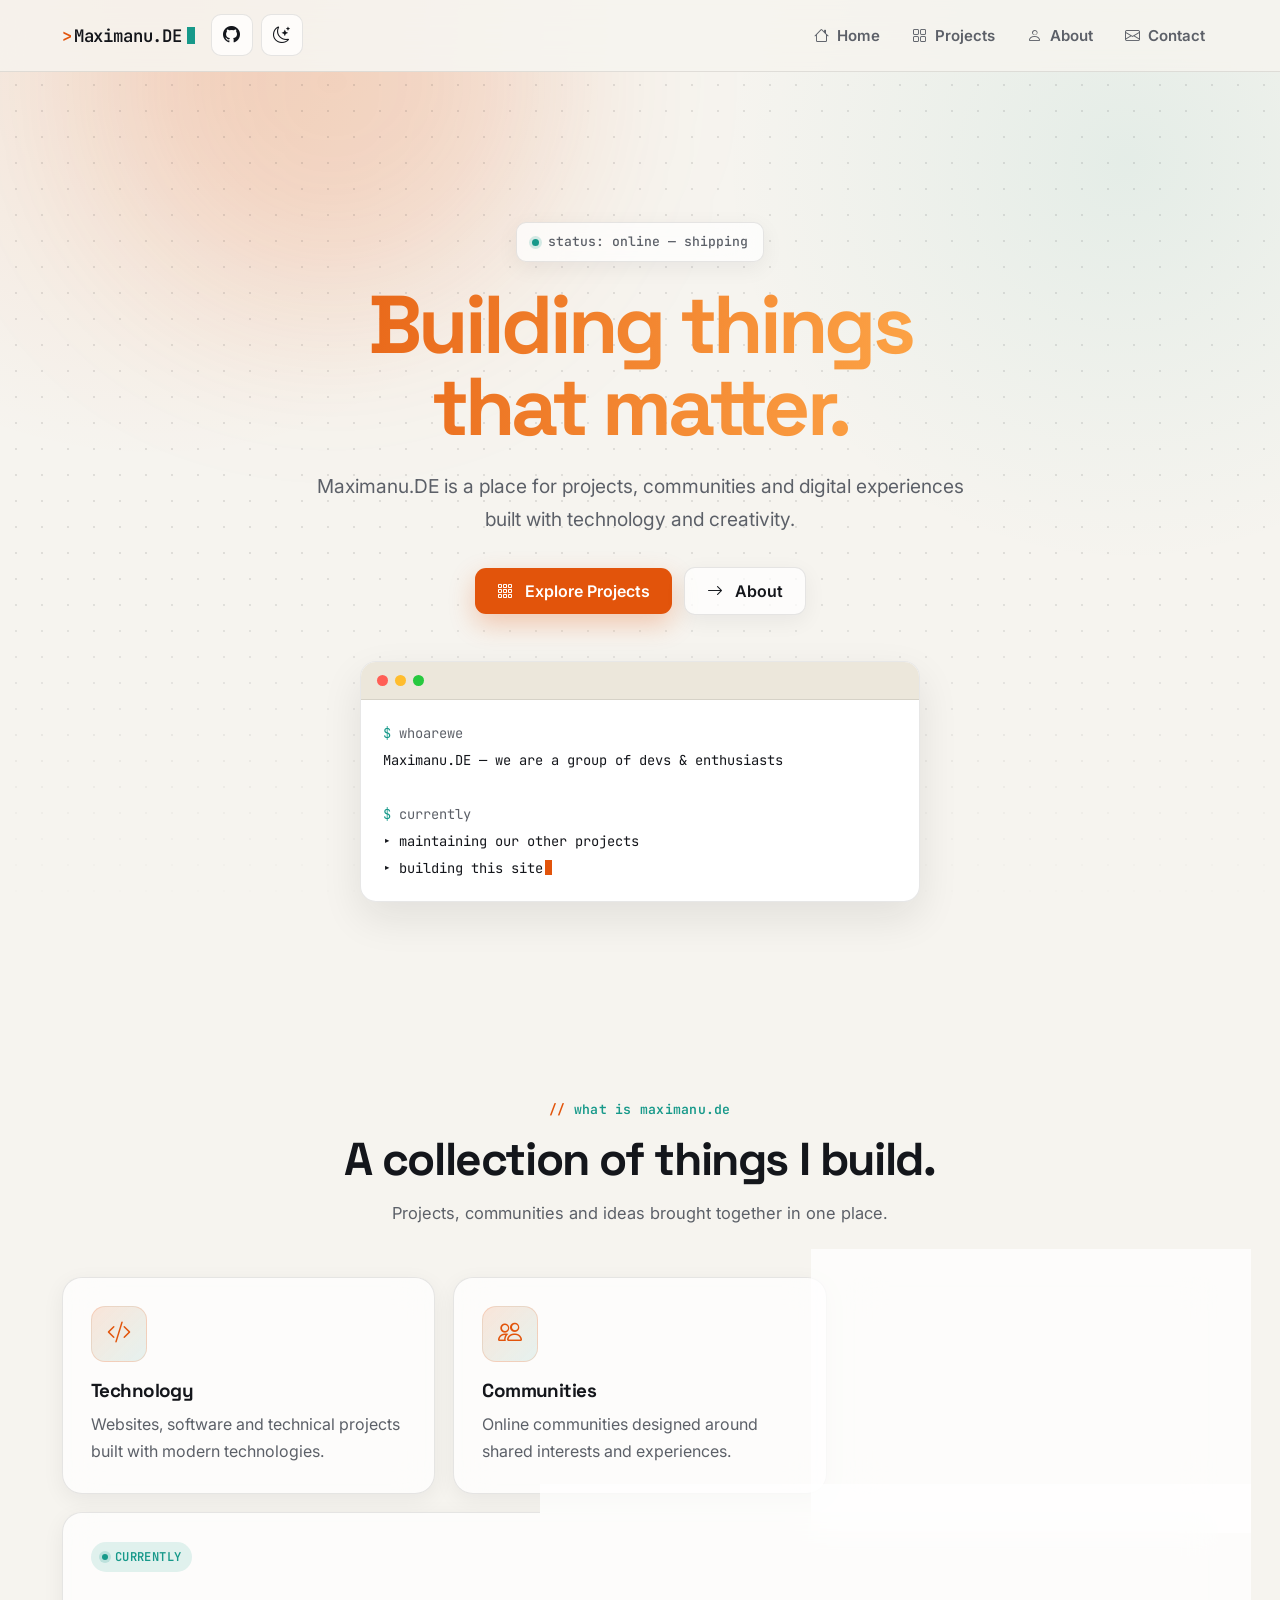
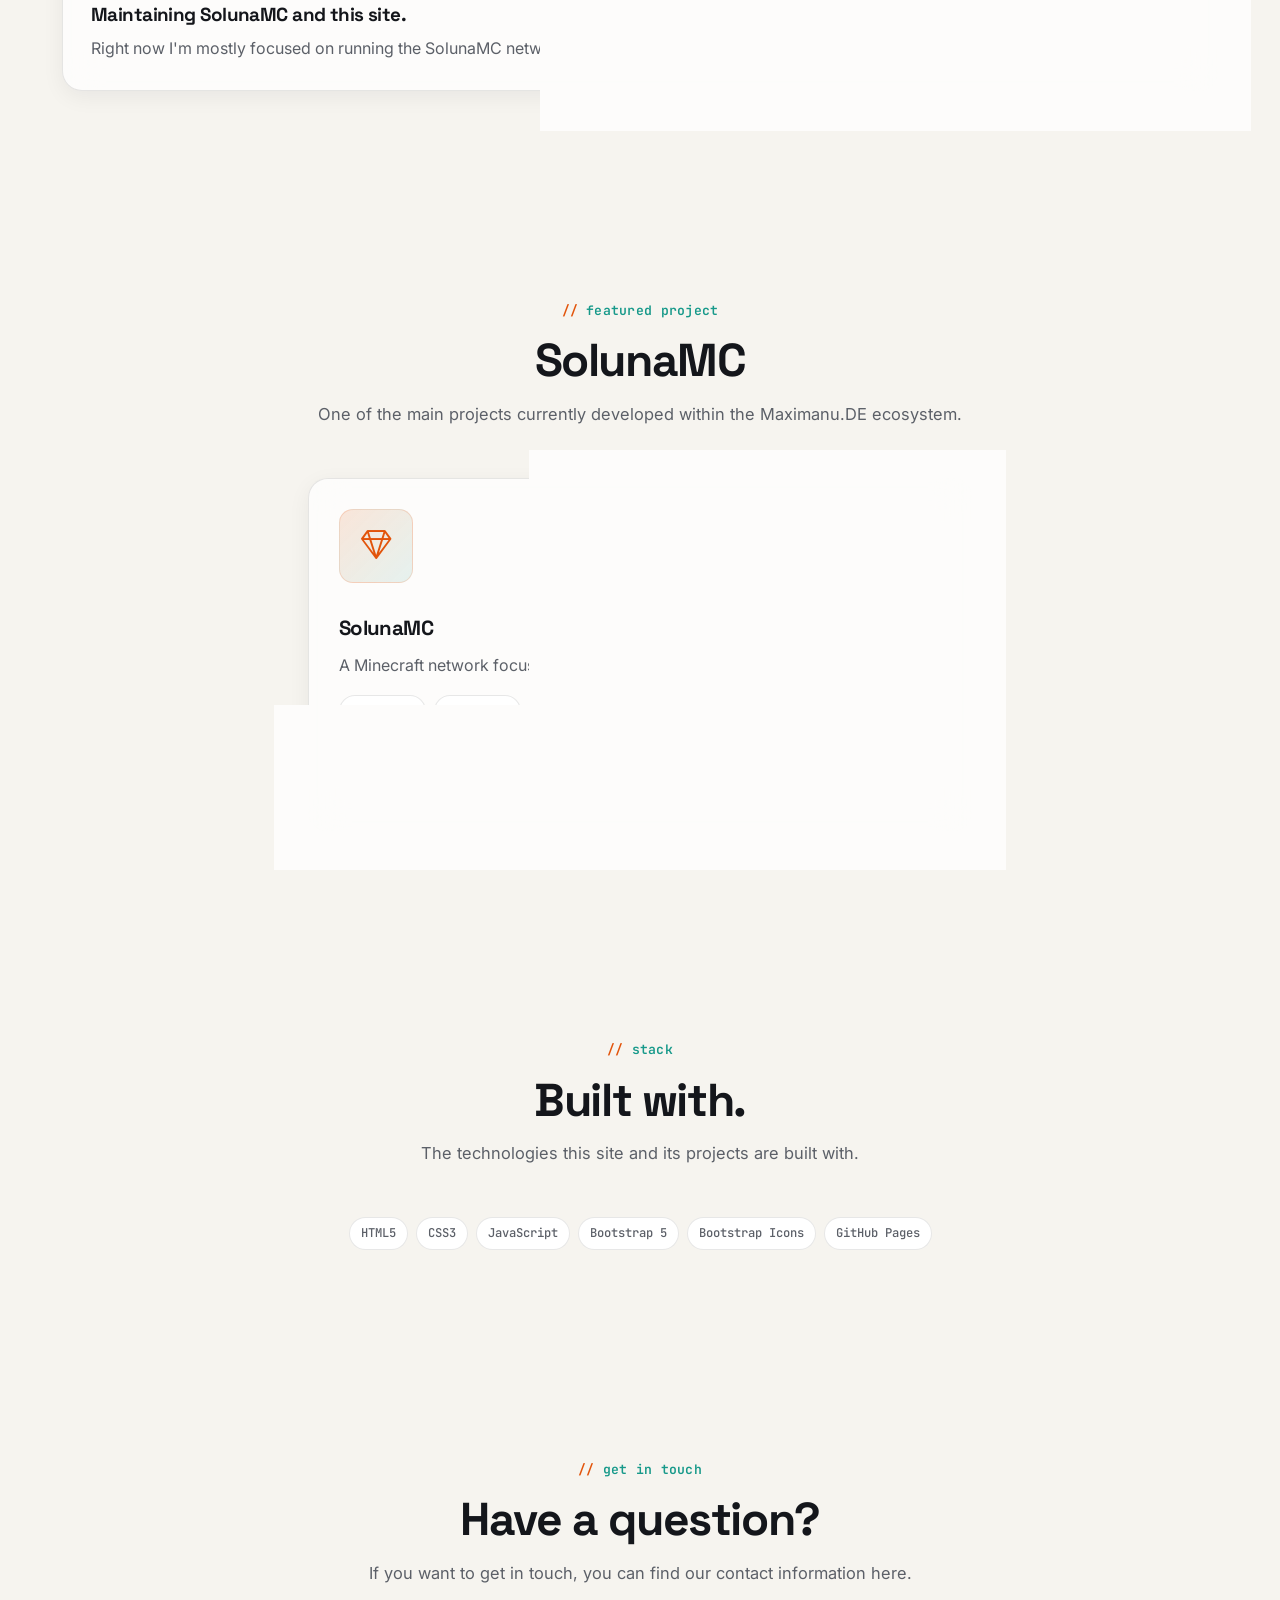
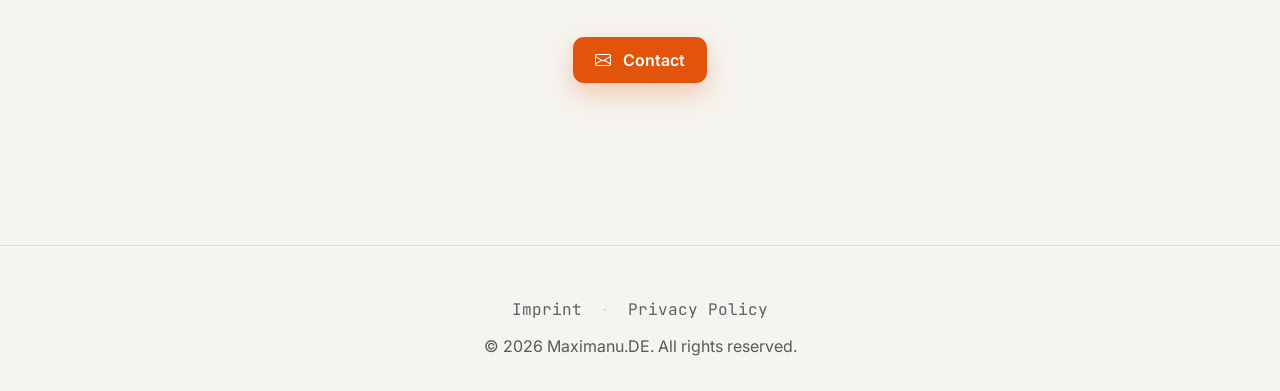
==== commit c40bd0bb: "Update terminal output in index.html" ====
--- a/index.html
+++ b/index.html
@@ -101,11 +101,11 @@
                     </div>
 
                     <div class="terminal-body">
-                        <div><span class="prompt">$</span> whoami</div>
-                        <div class="out">maximanu — web dev &amp; community builder</div>
+                        <div><span class="prompt">$</span> whoarewe</div>
+                        <div class="out">Maximanu.DE — we are a group of devs &amp; enthusiasts</div>
                         <div>&nbsp;</div>
                         <div><span class="prompt">$</span> currently</div>
-                        <div class="out">▸ maintaining SolunaMC</div>
+                        <div class="out">▸ maintaining our other projects</div>
                         <div class="out">▸ building this site<span class="terminal-cursor" aria-hidden="true"></span></div>
                     </div>
                 </div>
--- a/css/style.css
+++ b/css/style.css
@@ -1,77 +1,33 @@
 :root {
-    --bg: #f7f8fc;
-    --bg-alt: #eef1f7;
+    --bg: #f6f4ef;
+    --bg-alt: #ece7db;
     --surface: rgba(255, 255, 255, 0.72);
     --surface-solid: #ffffff;
-    --text: #111827;
-    --text-muted: #667085;
-    --border: rgba(17, 24, 39, 0.08);
-
-    --primary: #635bff;
-    --primary-2: #8b5cf6;
-    --accent: #06b6d4;
+    --text: #14161b;
+    --text-muted: #5c6068;
+    --border: rgba(20, 22, 27, 0.1);
+
+    --primary: #e2540b;
+    --primary-2: #ffab4c;
+    --accent: #17998a;
 
     --gradient: linear-gradient(
-        135deg,
-        #635bff 0%,
-        #8b5cf6 48%,
-        #06b6d4 100%
+        100deg,
+        var(--primary) 0%,
+        var(--primary-2) 48%,
+        var(--accent) 100%
     );
 
-    --shadow-sm: 0 6px 24px rgba(17, 24, 39, 0.06);
-    --shadow-md: 0 16px 45px rgba(17, 24, 39, 0.1);
-    --shadow-lg: 0 30px 90px rgba(17, 24, 39, 0.15);
-
-    --radius-sm: 14px;
-    --radius-md: 22px;
-    --radius-lg: 30px;
-
-    --transition: 220ms cubic-bezier(0.2, 0.8, 0.2, 1);
-}
-
-@media (prefers-color-scheme: dark) {
-    :root {
-        --bg: #070a11;
-        --bg-alt: #0c1019;
-        --surface: rgba(18, 23, 35, 0.72);
-        --surface-solid: #121722;
-        --text: #f5f7fb;
-        --text-muted: #9aa4b5;
-        --border: rgba(255, 255, 255, 0.08);
-
-        --shadow-sm: 0 6px 24px rgba(0, 0, 0, 0.22);
-        --shadow-md: 0 16px 45px rgba(0, 0, 0, 0.32);
-        --shadow-lg: 0 30px 90px rgba(0, 0, 0, 0.48);
-    }
-}
-
-/* Base */
-
-html {
-    scroll-behavior: smooth;
-}
-
-body {
-    min-height: 100vh;
-    margin: 0;
-    overflow-x: hidden;
-
-    background:
-        radial-gradient(
-            circle at 5% 0%,
-            rgba(99, 91, 255, 0.12),
-            transparent 28%
-        ),
-        radial-gradient(
-            circle at 95% 20%,
-            rgba(6, 182, 212, 0.09),
-            transparent 25%
-        ),
-        var(--bg);
-
-    color: var(--text);
-
-    font-family:
+    --shadow-sm: 0 6px 22px rgba(20, 22, 27, 0.06);
+    --shadow-md: 0 16px 42px rgba(20, 22, 27, 0.09);
+    --shadow-lg: 0 28px 80px rgba(20, 22, 27, 0.14);
+
+    --radius-sm: 12px;
+    --radius-md: 16px;
+    --radius-lg: 20px;
+
+    --font-heading: "Space Grotesk", Inter, sans-serif;
+    --font-body:
         Inter,
         -apple-system,
         BlinkMacSystemFont,
@@ -80,6 +36,77 @@
         Helvetica,
         Arial,
         sans-serif;
+    --font-mono: "JetBrains Mono", ui-monospace, SFMono-Regular, Menlo, Consolas, monospace;
+
+    --transition: 200ms cubic-bezier(0.2, 0.8, 0.2, 1);
+}
+
+@media (prefers-color-scheme: dark) {
+    :root:not([data-bs-theme="light"]) {
+        --bg: #0a0c11;
+        --bg-alt: #10131a;
+        --surface: rgba(19, 22, 30, 0.72);
+        --surface-solid: #12151d;
+        --text: #f3f1ea;
+        --text-muted: #979ca7;
+        --border: rgba(255, 255, 255, 0.09);
+
+        --primary: #ff7a3d;
+        --primary-2: #ffc169;
+        --accent: #2fd4bf;
+
+        --shadow-sm: 0 6px 22px rgba(0, 0, 0, 0.28);
+        --shadow-md: 0 16px 42px rgba(0, 0, 0, 0.36);
+        --shadow-lg: 0 28px 80px rgba(0, 0, 0, 0.5);
+    }
+}
+
+:root[data-bs-theme="dark"] {
+    --bg: #0a0c11;
+    --bg-alt: #10131a;
+    --surface: rgba(19, 22, 30, 0.72);
+    --surface-solid: #12151d;
+    --text: #f3f1ea;
+    --text-muted: #979ca7;
+    --border: rgba(255, 255, 255, 0.09);
+
+    --primary: #ff7a3d;
+    --primary-2: #ffc169;
+    --accent: #2fd4bf;
+
+    --shadow-sm: 0 6px 22px rgba(0, 0, 0, 0.28);
+    --shadow-md: 0 16px 42px rgba(0, 0, 0, 0.36);
+    --shadow-lg: 0 28px 80px rgba(0, 0, 0, 0.5);
+}
+
+/* Base */
+
+html {
+    scroll-behavior: smooth;
+}
+
+body {
+    min-height: 100vh;
+    margin: 0;
+    overflow-x: hidden;
+
+    background:
+        radial-gradient(
+            circle at 12% 0%,
+            rgba(226, 84, 11, 0.1),
+            transparent 32%
+        ),
+        radial-gradient(
+            circle at 88% 18%,
+            rgba(23, 153, 138, 0.08),
+            transparent 30%
+        ),
+        var(--bg);
+    background-attachment: fixed;
+
+    color: var(--text);
+
+    font-family: var(--font-body);
 
     line-height: 1.7;
 
@@ -93,7 +120,7 @@
 }
 
 ::selection {
-    background: rgba(99, 91, 255, 0.25);
+    background: rgba(226, 84, 11, 0.24);
 }
 
 img {
@@ -130,12 +157,17 @@
 h5,
 h6 {
     color: var(--text);
-    font-weight: 800;
-    letter-spacing: -0.035em;
+    font-family: var(--font-heading);
+    font-weight: 700;
+    letter-spacing: -0.03em;
 }
 
 p {
     color: var(--text-muted);
+}
+
+.mono {
+    font-family: var(--font-mono);
 }
 
 .display-1,
@@ -144,8 +176,9 @@
 .display-4,
 .display-5,
 .display-6 {
-    font-weight: 800;
-    letter-spacing: -0.055em;
+    font-family: var(--font-heading);
+    font-weight: 700;
+    letter-spacing: -0.04em;
 }
 
 /* Header */
@@ -159,10 +192,10 @@
 
     border-bottom: 1px solid var(--border) !important;
 
-    background: rgba(247, 248, 252, 0.72) !important;
-
-    backdrop-filter: blur(22px);
-    -webkit-backdrop-filter: blur(22px);
+    background: rgba(246, 244, 239, 0.78) !important;
+
+    backdrop-filter: blur(20px);
+    -webkit-backdrop-filter: blur(20px);
 
     transition:
         background var(--transition),
@@ -170,29 +203,57 @@
 }
 
 @media (prefers-color-scheme: dark) {
-    .navbar {
-        background: rgba(7, 10, 17, 0.72) !important;
-    }
+    :root:not([data-bs-theme="light"]) .navbar {
+        background: rgba(10, 12, 17, 0.78) !important;
+    }
+}
+
+[data-bs-theme="dark"] .navbar {
+    background: rgba(10, 12, 17, 0.78) !important;
 }
 
 .navbar-brand {
+    display: inline-flex;
+    align-items: baseline;
+    gap: 2px;
+
     color: var(--text) !important;
-    font-size: 1.2rem;
-    font-weight: 800;
-    letter-spacing: -0.04em;
+
+    font-family: var(--font-mono);
+    font-size: 1.08rem;
+    font-weight: 600;
+    letter-spacing: -0.01em;
 }
 
 .navbar-brand:hover {
     color: var(--primary) !important;
 }
 
+.navbar-brand .prompt {
+    color: var(--primary);
+}
+
+.navbar-brand .cursor {
+    display: inline-block;
+    width: 8px;
+    height: 1em;
+    margin-left: 3px;
+
+    background: var(--accent);
+
+    position: relative;
+    top: 2px;
+    
+    animation: blink 1.1s step-end infinite;
+}
+
 .navbar-nav {
     gap: 6px;
 }
 
 .nav-link {
     padding: 9px 13px !important;
-    border-radius: 11px;
+    border-radius: 10px;
 
     color: var(--text-muted) !important;
 
@@ -220,81 +281,138 @@
 .navbar-toggler {
     padding: 8px 10px;
     border: 1px solid var(--border) !important;
-    border-radius: 12px;
+    border-radius: 10px;
     background: var(--surface);
     color: var(--text);
 }
 
 .navbar-toggler:focus {
-    box-shadow: 0 0 0 4px rgba(99, 91, 255, 0.12);
+    box-shadow: 0 0 0 4px rgba(226, 84, 11, 0.14);
+}
+
+/* Icon buttons (theme toggle, GitHub link) */
+
+.icon-btn {
+    display: grid;
+    flex-shrink: 0;
+    place-items: center;
+
+    width: 42px;
+    height: 42px;
+
+    border: 1px solid var(--border);
+    border-radius: 10px;
+
+    background: var(--surface);
+    color: var(--text);
+
+    font-size: 1.05rem;
+    line-height: 1;
+
+    cursor: pointer;
+
+    transition:
+        transform var(--transition),
+        box-shadow var(--transition),
+        border-color var(--transition),
+        background var(--transition);
+}
+
+.icon-btn:hover {
+    color: var(--primary);
+    transform: translateY(-1px);
+
+    border-color: rgba(226, 84, 11, 0.3);
+
+    box-shadow: var(--shadow-sm);
+}
+
+.icon-btn:focus-visible {
+    outline: none;
+
+    box-shadow: 0 0 0 4px rgba(226, 84, 11, 0.15);
 }
 
 /* Hero */
 
 .hero,
-.page-header {
+.page-header,
+.error-page {
     position: relative;
     isolation: isolate;
     overflow: hidden;
 
-    padding: clamp(90px, 13vw, 170px) 0 100px;
+    padding: clamp(80px, 12vw, 150px) 0 90px;
 
     text-align: center;
 }
 
+.hero::after,
+.page-header::after,
+.error-page::after {
+    content: "";
+
+    position: absolute;
+    inset: 0;
+    z-index: -1;
+
+    background-image:
+        radial-gradient(var(--border) 1px, transparent 1px);
+
+    background-size: 26px 26px;
+    background-position: center top;
+
+    -webkit-mask-image: linear-gradient(
+        to bottom,
+        black 0%,
+        black 55%,
+        transparent 92%
+    );
+
+    mask-image: linear-gradient(
+        to bottom,
+        black 0%,
+        black 55%,
+        transparent 92%
+    );
+
+    pointer-events: none;
+}
+
 .hero::before,
-.hero::after,
 .page-header::before,
-.page-header::after {
+.error-page::before {
     content: "";
 
     position: absolute;
     z-index: -1;
 
+    width: 460px;
+    height: 460px;
+
+    top: -220px;
+    left: 8%;
+
     border-radius: 50%;
 
+    background: rgba(226, 84, 11, 0.16);
+
+    filter: blur(90px);
+
     pointer-events: none;
-
-    filter: blur(85px);
-
-    animation: floating-orb 9s ease-in-out infinite;
-}
-
-.hero::before,
-.page-header::before {
-    width: 420px;
-    height: 420px;
-
-    top: -190px;
-    left: 5%;
-
-    background: rgba(99, 91, 255, 0.2);
-}
-
-.hero::after,
-.page-header::after {
-    width: 360px;
-    height: 360px;
-
-    right: 5%;
-    bottom: -190px;
-
-    background: rgba(6, 182, 212, 0.16);
-
-    animation-delay: -3s;
 }
 
 .hero h1,
 .page-header h1 {
     max-width: 950px;
-    margin: 20px auto;
-
-    font-size: clamp(3rem, 7vw, 6.5rem);
-
-    font-weight: 850;
-    line-height: 0.98;
-
-    letter-spacing: -0.065em;
+    margin: 22px auto;
+
+    font-size: clamp(2.8rem, 6.4vw, 5.6rem);
+
+    font-weight: 700;
+    line-height: 1;
+
+    letter-spacing: -0.045em;
 
     background: var(--gradient);
     background-size: 180% 180%;
@@ -311,34 +429,55 @@
 
 .hero p,
 .page-header p {
-    max-width: 680px;
+    max-width: 660px;
     margin: 0 auto;
 
     color: var(--text-muted);
 
-    font-size: clamp(1rem, 2vw, 1.25rem);
+    font-size: clamp(1rem, 2vw, 1.2rem);
 
     animation: fade-up 700ms 100ms ease both;
 }
 
-/* Hero badge */
+/* Eyebrow */
+
+.eyebrow {
+    display: inline-flex;
+    align-items: center;
+    gap: 8px;
+
+    margin-bottom: 14px;
+
+    color: var(--accent);
+
+    font-family: var(--font-mono);
+    font-size: 0.82rem;
+    font-weight: 600;
+    letter-spacing: 0.02em;
+}
+
+.eyebrow::before {
+    content: "//";
+    color: var(--primary);
+}
 
 .hero-badge {
     display: inline-flex;
     align-items: center;
-    gap: 8px;
-
-    padding: 9px 15px;
+    gap: 9px;
+
+    padding: 8px 15px;
 
     border: 1px solid var(--border);
-    border-radius: 999px;
+    border-radius: 10px;
 
     background: var(--surface);
 
     color: var(--text-muted);
 
-    font-size: 0.84rem;
-    font-weight: 650;
+    font-family: var(--font-mono);
+    font-size: 0.82rem;
+    font-weight: 500;
 
     box-shadow: var(--shadow-sm);
 
@@ -348,40 +487,175 @@
     animation: fade-up 600ms ease both;
 }
 
-.hero-badge i {
-    color: var(--primary);
+.hero-badge::before {
+    content: "";
+
+    width: 7px;
+    height: 7px;
+    flex-shrink: 0;
+
+    border-radius: 50%;
+
+    background: var(--accent);
+
+    box-shadow: 0 0 0 3px rgba(23, 153, 138, 0.18);
+}
+
+.hero-actions {
+    display: flex;
+    flex-direction: column;
+    align-items: center;
+    justify-content: center;
+    gap: 12px;
+
+    margin-top: 32px;
+}
+
+@media (min-width: 576px) {
+    .hero-actions {
+        flex-direction: row;
+    }
+}
+
+/* Terminal mock */
+
+.terminal {
+    width: min(560px, 100%);
+    margin: 46px auto 0;
+
+    text-align: left;
+
+    border: 1px solid var(--border);
+    border-radius: var(--radius-md);
+
+    background: var(--surface-solid);
+
+    box-shadow: var(--shadow-md);
+
+    overflow: hidden;
+
+    animation: fade-up 700ms 200ms ease both;
+}
+
+.terminal-bar {
+    display: flex;
+    gap: 7px;
+
+    padding: 13px 16px;
+
+    border-bottom: 1px solid var(--border);
+
+    background: var(--bg-alt);
+}
+
+.terminal-dot {
+    width: 11px;
+    height: 11px;
+    border-radius: 50%;
+}
+
+.terminal-dot:nth-child(1) {
+    background: #ff5f56;
+}
+
+.terminal-dot:nth-child(2) {
+    background: #ffbd2e;
+}
+
+.terminal-dot:nth-child(3) {
+    background: #27c93f;
+}
+
+.terminal-body {
+    padding: 20px 22px;
+
+    color: var(--text-muted);
+
+    font-family: var(--font-mono);
+    font-size: 0.86rem;
+    line-height: 1.95;
+}
+
+.terminal-body .prompt {
+    color: var(--accent);
+}
+
+.terminal-body .out {
+    color: var(--text);
+}
+
+.terminal-cursor {
+    display: inline-block;
+    width: 7px;
+    height: 1.05em;
+
+    margin-left: 2px;
+
+    background: var(--primary);
+    vertical-align: -2px;
+
+    animation: blink 1s step-end infinite;
 }
 
 /* Sections */
 
 .section {
     position: relative;
-    padding: clamp(70px, 9vw, 125px) 0;
+    padding: clamp(64px, 8vw, 115px) 0;
 }
 
 .section-heading {
     max-width: 720px;
-    margin: 0 auto 55px;
+    margin: 0 auto 50px;
 
     text-align: center;
+}
+
+.section-heading.text-start {
+    margin-left: 0;
+    text-align: left;
 }
 
 .section-heading h2 {
     margin-bottom: 14px;
 
-    font-size: clamp(2rem, 4vw, 3.3rem);
-
-    line-height: 1.05;
+    font-size: clamp(1.9rem, 3.6vw, 3rem);
+
+    line-height: 1.08;
 }
 
 .section-heading p {
     margin: 0;
-    font-size: 1.05rem;
+    font-size: 1.03rem;
+}
+
+/* Bento grid */
+
+.bento {
+    display: grid;
+    grid-template-columns: repeat(3, 1fr);
+    gap: 18px;
+}
+
+.bento.bento--2 {
+    grid-template-columns: repeat(2, 1fr);
+}
+
+.bento-item.span-full {
+    grid-column: 1 / -1;
+}
+
+@media (max-width: 767.98px) {
+    .bento,
+    .bento.bento--2 {
+        grid-template-columns: 1fr;
+    }
 }
 
 /* Cards */
 
-.card {
+.card,
+.tile {
     position: relative;
 
     height: 100%;
@@ -396,8 +670,8 @@
 
     box-shadow: var(--shadow-sm) !important;
 
-    backdrop-filter: blur(22px);
-    -webkit-backdrop-filter: blur(22px);
+    backdrop-filter: blur(18px);
+    -webkit-backdrop-filter: blur(18px);
 
     transition:
         transform var(--transition),
@@ -405,31 +679,13 @@
         border-color var(--transition);
 }
 
-.card::before {
-    content: "";
-
-    position: absolute;
-    inset: 0;
-
-    height: 3px;
-
-    background: var(--gradient);
-
-    opacity: 0;
-
-    transition: opacity var(--transition);
-}
-
-.card:hover {
-    transform: translateY(-9px);
-
-    border-color: rgba(99, 91, 255, 0.2) !important;
+.card:hover,
+.tile:hover {
+    transform: translateY(-6px);
+
+    border-color: rgba(226, 84, 11, 0.28) !important;
 
     box-shadow: var(--shadow-lg) !important;
-}
-
-.card:hover::before {
-    opacity: 1;
 }
 
 .card-body {
@@ -441,49 +697,162 @@
 
     color: var(--text) !important;
 
-    font-size: 1.3rem;
-    font-weight: 750;
+    font-size: 1.28rem;
+    font-weight: 700;
 }
 
 .card-text {
     color: var(--text-muted) !important;
 }
 
-/* Project cards */
-
-.project-icon {
+.tile {
+    padding: 28px;
+}
+
+.tile-wide {
+    display: flex;
+    flex-direction: column;
+    gap: 18px;
+    justify-content: space-between;
+}
+
+@media (min-width: 576px) {
+    .tile-wide {
+        flex-direction: row;
+        align-items: center;
+    }
+}
+
+.tile h3 {
+    margin-bottom: 8px;
+
+    font-size: 1.18rem;
+}
+
+.tile p:last-child {
+    margin-bottom: 0;
+}
+
+/* Project / feature icons */
+
+.project-icon,
+.feature-icon {
     display: grid;
     place-items: center;
 
-    width: 78px;
-    height: 78px;
-
-    margin: 30px 30px 0;
-
-    border: 1px solid rgba(99, 91, 255, 0.12);
-    border-radius: 23px;
+    width: 56px;
+    height: 56px;
+
+    margin-bottom: 18px;
+
+    border: 1px solid rgba(226, 84, 11, 0.16);
+    border-radius: 14px;
 
     background:
         linear-gradient(
             135deg,
-            rgba(99, 91, 255, 0.14),
-            rgba(6, 182, 212, 0.1)
+            rgba(226, 84, 11, 0.14),
+            rgba(23, 153, 138, 0.1)
         );
 
     color: var(--primary);
 
-    font-size: 2rem;
+    font-size: 1.5rem;
 
     transition:
         transform var(--transition),
         box-shadow var(--transition);
 }
 
-.card:hover .project-icon {
+.card .project-icon {
+    width: 74px;
+    height: 74px;
+
+    margin: 30px 30px 0;
+
+    font-size: 1.9rem;
+}
+
+.card:hover .project-icon,
+.tile:hover .project-icon,
+.tile:hover .feature-icon {
     transform: scale(1.06) rotate(-2deg);
 
-    box-shadow:
-        0 12px 35px rgba(99, 91, 255, 0.18);
+    box-shadow: 0 12px 32px rgba(226, 84, 11, 0.2);
+}
+
+/* Status badges & tags */
+
+.status-badge {
+    display: inline-flex;
+    align-items: center;
+    gap: 7px;
+
+    padding: 5px 11px;
+
+    border-radius: 999px;
+
+    background: rgba(23, 153, 138, 0.12);
+
+    color: var(--accent);
+
+    font-family: var(--font-mono);
+    font-size: 0.76rem;
+    font-weight: 600;
+    text-transform: uppercase;
+    letter-spacing: 0.03em;
+}
+
+.status-badge::before {
+    content: "";
+
+    width: 6px;
+    height: 6px;
+
+    border-radius: 50%;
+
+    background: var(--accent);
+
+    box-shadow: 0 0 0 3px rgba(23, 153, 138, 0.18);
+}
+
+.tag {
+    display: inline-block;
+
+    padding: 5px 11px;
+
+    border: 1px solid var(--border);
+    border-radius: 999px;
+
+    background: var(--surface-solid);
+
+    color: var(--text-muted);
+
+    font-family: var(--font-mono);
+    font-size: 0.76rem;
+    font-weight: 500;
+}
+
+/* Feature & contact cards */
+
+.feature-card,
+.contact-card {
+    padding: clamp(24px, 4vw, 34px);
+
+    border: 1px solid var(--border);
+    border-radius: var(--radius-lg);
+
+    background: var(--surface);
+
+    box-shadow: var(--shadow-sm);
+
+    backdrop-filter: blur(18px);
+    -webkit-backdrop-filter: blur(18px);
+}
+
+.contact-card + .contact-card,
+.section-heading + .contact-card {
+    margin-top: 24px;
 }
 
 /* Buttons */
@@ -491,11 +860,11 @@
 .btn {
     min-height: 46px;
 
-    padding: 11px 20px;
-
-    border-radius: 13px !important;
-
-    font-weight: 650;
+    padding: 11px 22px;
+
+    border-radius: 11px !important;
+
+    font-weight: 600;
 
     transition:
         transform var(--transition),
@@ -507,21 +876,21 @@
 .btn-primary {
     border: 0 !important;
 
-    background: var(--gradient) !important;
+    background: var(--primary) !important;
 
     color: #ffffff !important;
 
-    box-shadow:
-        0 10px 28px rgba(99, 91, 255, 0.25) !important;
+    box-shadow: 0 10px 26px rgba(226, 84, 11, 0.28) !important;
 }
 
 .btn-primary:hover {
     transform: translateY(-2px);
 
+    background: var(--primary) !important;
+    background: color-mix(in srgb, var(--primary) 88%, black) !important;
     color: #ffffff !important;
 
-    box-shadow:
-        0 16px 38px rgba(99, 91, 255, 0.35) !important;
+    box-shadow: 0 16px 36px rgba(226, 84, 11, 0.36) !important;
 }
 
 .btn-secondary {
@@ -537,7 +906,7 @@
 .btn-secondary:hover {
     transform: translateY(-2px);
 
-    border-color: rgba(99, 91, 255, 0.18) !important;
+    border-color: rgba(226, 84, 11, 0.24) !important;
 
     background: var(--surface-solid) !important;
 
@@ -553,7 +922,7 @@
 
     color: var(--text) !important;
 
-    font-weight: 650;
+    font-weight: 600;
 }
 
 .form-control,
@@ -561,7 +930,7 @@
     min-height: 50px;
 
     border: 1px solid var(--border) !important;
-    border-radius: 14px !important;
+    border-radius: 12px !important;
 
     background: var(--surface) !important;
 
@@ -581,14 +950,13 @@
 
 .form-control:focus,
 .form-select:focus {
-    border-color: rgba(99, 91, 255, 0.55) !important;
+    border-color: rgba(226, 84, 11, 0.5) !important;
 
     background: var(--surface-solid) !important;
 
     color: var(--text) !important;
 
-    box-shadow:
-        0 0 0 4px rgba(99, 91, 255, 0.1) !important;
+    box-shadow: 0 0 0 4px rgba(226, 84, 11, 0.1) !important;
 }
 
 /* Legal content */
@@ -597,7 +965,7 @@
     width: min(860px, 100%);
     margin-inline: auto;
 
-    padding: clamp(28px, 5vw, 58px);
+    padding: clamp(28px, 5vw, 56px);
 
     border: 1px solid var(--border);
     border-radius: var(--radius-lg);
@@ -606,15 +974,15 @@
 
     box-shadow: var(--shadow-sm);
 
-    backdrop-filter: blur(22px);
-    -webkit-backdrop-filter: blur(22px);
+    backdrop-filter: blur(18px);
+    -webkit-backdrop-filter: blur(18px);
 }
 
 .legal-content h2 {
     margin-top: 44px;
     margin-bottom: 16px;
 
-    font-size: clamp(1.4rem, 3vw, 1.9rem);
+    font-size: clamp(1.35rem, 3vw, 1.8rem);
 }
 
 .legal-content h2:first-child {
@@ -625,7 +993,7 @@
     margin-top: 30px;
     margin-bottom: 10px;
 
-    font-size: 1.1rem;
+    font-size: 1.08rem;
 }
 
 .legal-content p {
@@ -636,20 +1004,39 @@
     color: var(--text);
 }
 
+/* Error page */
+
+.error-code {
+    margin: 0;
+
+    font-family: var(--font-heading);
+    font-size: clamp(5.5rem, 18vw, 10rem);
+
+    font-weight: 700;
+    line-height: 0.9;
+
+    letter-spacing: -0.03em;
+
+    background: var(--gradient);
+    background-size: 180% 180%;
+
+    -webkit-background-clip: text;
+    background-clip: text;
+
+    color: transparent;
+
+    animation:
+        fade-up 700ms ease both,
+        gradient-shift 8s ease-in-out infinite;
+}
+
 /* Footer */
 
 footer {
     margin-top: 60px;
-    padding: 60px 0 30px;
+    padding: 50px 0 30px;
 
     border-top: 1px solid var(--border);
-
-    background:
-        radial-gradient(
-            circle at 50% 0%,
-            rgba(99, 91, 255, 0.07),
-            transparent 35%
-        );
 }
 
 footer a {
@@ -657,7 +1044,49 @@
 }
 
 footer a:hover {
-    color: var(--text);
+    color: var(--primary);
+}
+
+.footer-links {
+    display: flex;
+    flex-wrap: wrap;
+    align-items: center;
+    justify-content: center;
+    gap: 8px 18px;
+
+    margin-bottom: 10px;
+}
+
+.footer-links .divider {
+    color: var(--border);
+}
+
+.footer-social {
+    display: flex;
+    align-items: center;
+    justify-content: center;
+    gap: 10px;
+
+    margin-bottom: 18px;
+}
+
+/* Reveal-on-scroll */
+
+.reveal {
+    opacity: 1;
+}
+
+[data-reveal] .reveal {
+    opacity: 0;
+    transform: translateY(18px);
+    transition:
+        opacity 600ms ease,
+        transform 600ms ease;
+}
+
+[data-reveal] .reveal.is-visible {
+    opacity: 1;
+    transform: translateY(0);
 }
 
 /* Animations */
@@ -674,17 +1103,6 @@
     }
 }
 
-@keyframes floating-orb {
-    0%,
-    100% {
-        transform: translate3d(0, 0, 0);
-    }
-
-    50% {
-        transform: translate3d(0, 30px, 0);
-    }
-}
-
 @keyframes gradient-shift {
     0%,
     100% {
@@ -696,6 +1114,12 @@
     }
 }
 
+@keyframes blink {
+    50% {
+        opacity: 0;
+    }
+}
+
 /* Tablet */
 
 @media (max-width: 991.98px) {
@@ -708,13 +1132,14 @@
     }
 
     .hero,
-    .page-header {
-        padding-top: 105px;
-        padding-bottom: 80px;
+    .page-header,
+    .error-page {
+        padding-top: 100px;
+        padding-bottom: 75px;
     }
 
     .section {
-        padding: 75px 0;
+        padding: 72px 0;
     }
 }
 
@@ -726,43 +1151,34 @@
     }
 
     .hero,
-    .page-header {
-        padding-top: 85px;
-        padding-bottom: 65px;
-    }
-
-    .hero h1,
-    .page-header h1 {
-        font-size: clamp(2.7rem, 14vw, 4rem);
-    }
-
-    .hero p,
-    .page-header p {
-        font-size: 1rem;
+    .page-header,
+    .error-page {
+        padding-top: 82px;
+        padding-bottom: 60px;
     }
 
     .section {
-        padding: 60px 0;
+        padding: 56px 0;
     }
 
     .section-heading {
-        margin-bottom: 35px;
+        margin-bottom: 32px;
     }
 
     .card-body {
         padding: 24px;
     }
 
-    .project-icon {
-        width: 70px;
-        height: 70px;
+    .card .project-icon {
+        width: 66px;
+        height: 66px;
 
         margin: 24px 24px 0;
     }
 
     .legal-content {
         padding: 25px;
-        border-radius: 22px;
+        border-radius: 20px;
     }
 
     .btn {
@@ -778,17 +1194,13 @@
     }
 
     .hero,
-    .page-header {
-        padding-top: 75px;
-    }
-
-    .hero h1,
-    .page-header h1 {
-        font-size: 2.65rem;
+    .page-header,
+    .error-page {
+        padding-top: 72px;
     }
 
     .hero-badge {
-        font-size: 0.77rem;
+        font-size: 0.75rem;
     }
 
     .btn {
@@ -810,4 +1222,9 @@
         animation-iteration-count: 1 !important;
         transition-duration: 0.01ms !important;
     }
-}
+
+    .reveal {
+        opacity: 1;
+        transform: none;
+    }
+}
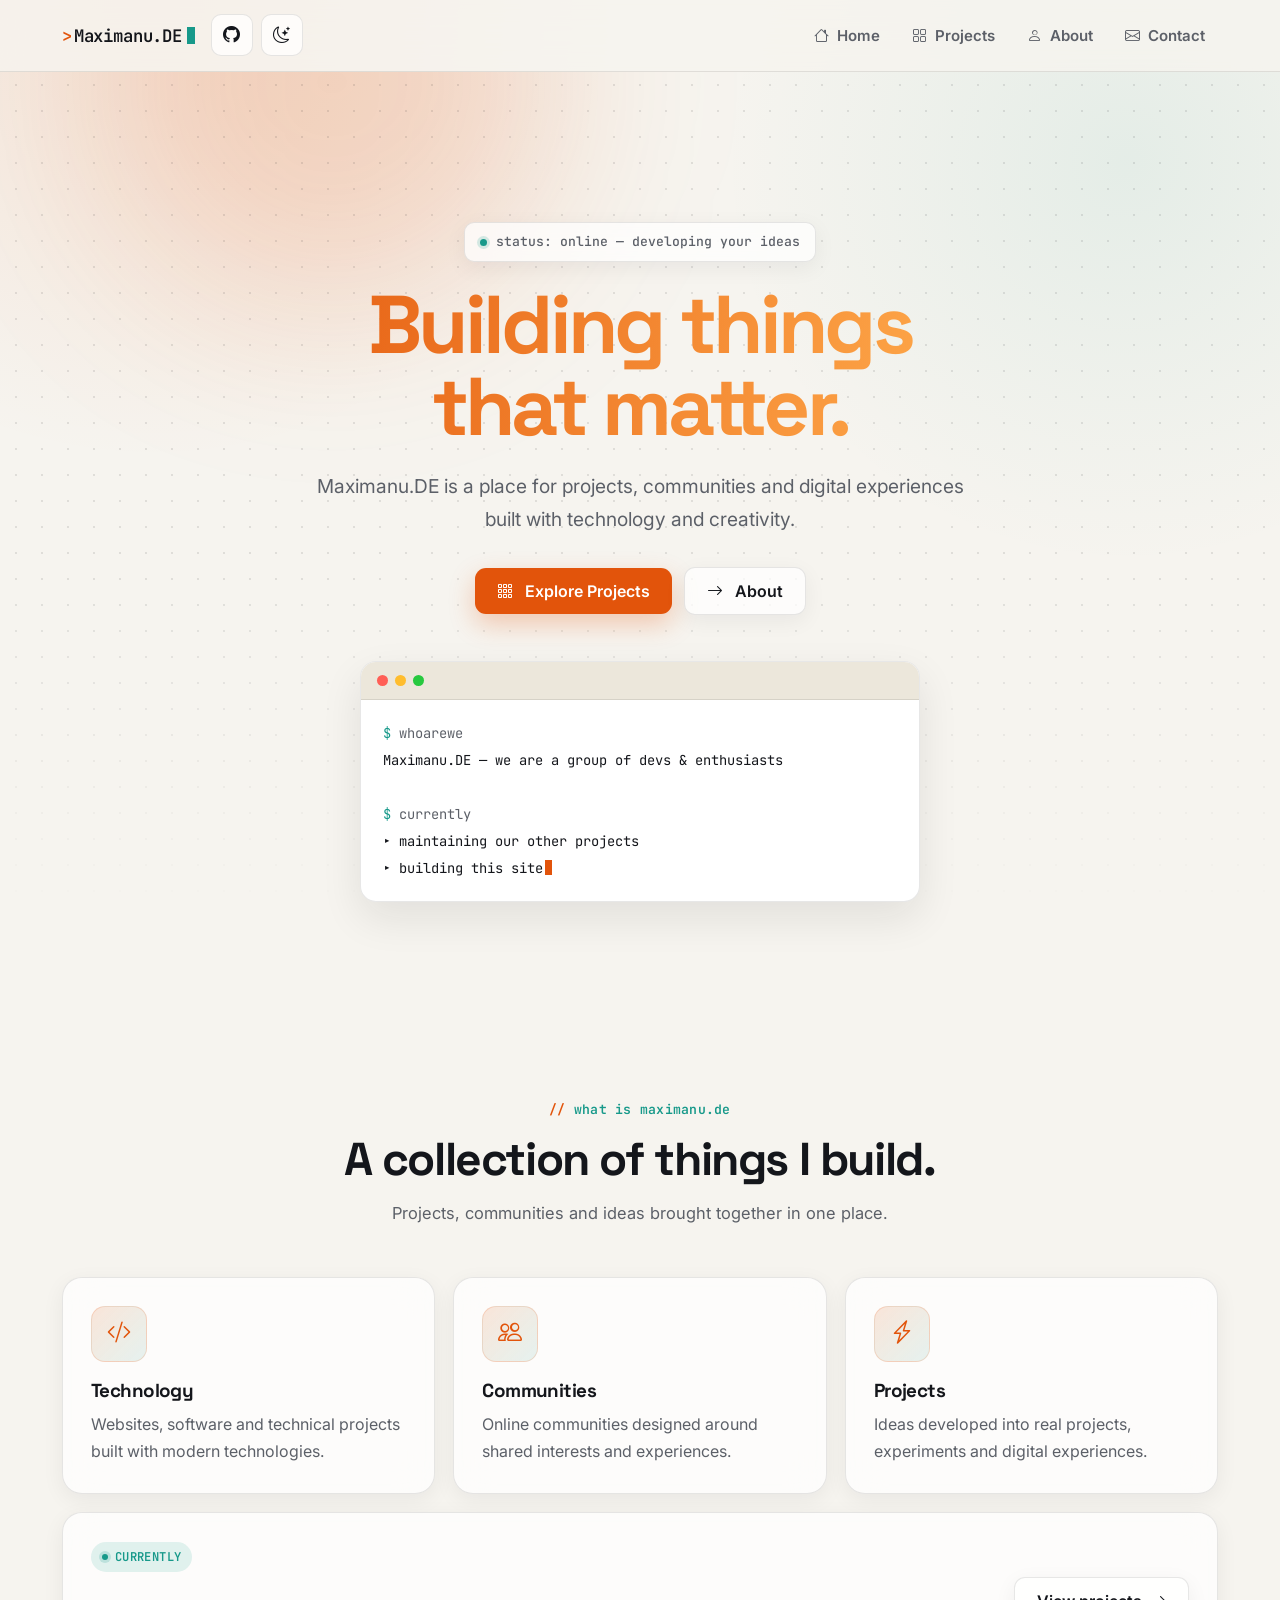
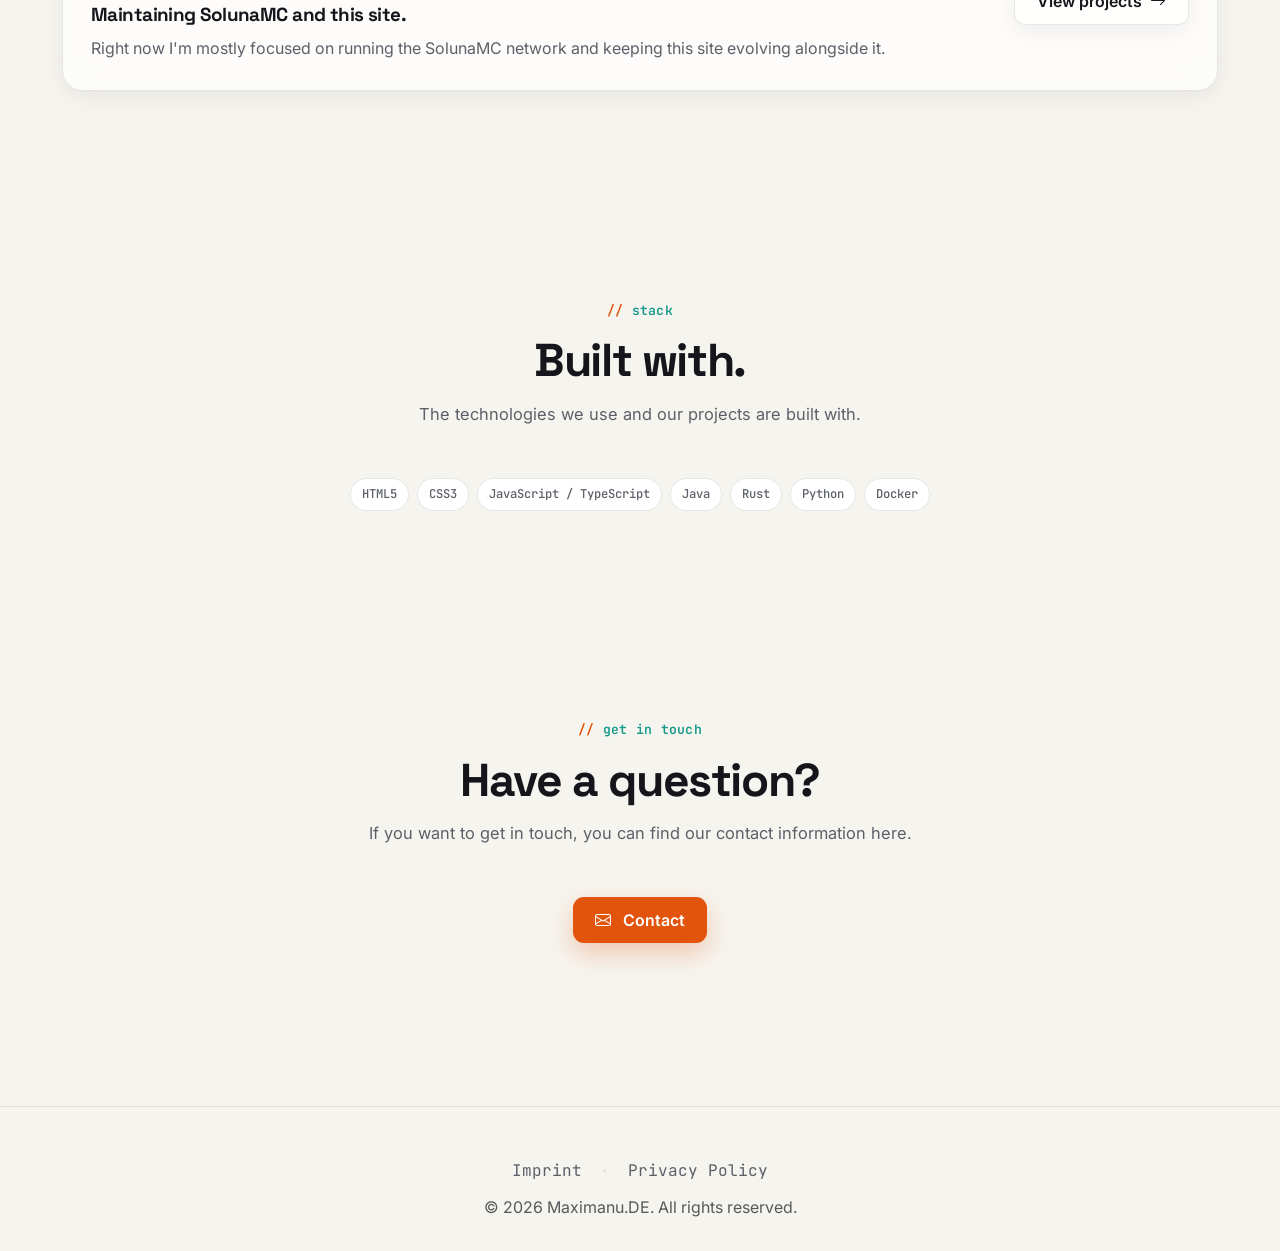
==== commit 3749fc58: "Change project status and update technology stack Updated project status and section content." ====
--- a/index.html
+++ b/index.html
@@ -68,7 +68,7 @@
             <div class="container">
 
                 <div class="hero-badge">
-                    status: online — shipping
+                    status: online — developing your ideas
                 </div>
 
                 <h1>
@@ -204,86 +204,6 @@
             </div>
         </section>
 
-
-        <section class="section">
-            <div class="container">
-
-                <div class="section-heading">
-                    <div class="eyebrow">featured project</div>
-
-                    <h2>SolunaMC</h2>
-
-                    <p>
-                        One of the main projects currently developed
-                        within the Maximanu.DE ecosystem.
-                    </p>
-                </div>
-
-
-                <div class="row justify-content-center">
-
-                    <div class="col-md-9 col-lg-7">
-
-                        <div class="card reveal">
-
-                            <div class="project-icon">
-                                <i class="bi bi-gem"></i>
-                            </div>
-
-                            <div class="card-body">
-
-                                <div class="d-flex align-items-center justify-content-between flex-wrap gap-2 mb-2">
-                                    <h2 class="card-title mb-0">
-                                        SolunaMC
-                                    </h2>
-
-                                    <span class="status-badge">Active</span>
-                                </div>
-
-                                <p class="card-text">
-                                    A Minecraft network focused on community,
-                                    gameplay and unique experiences.
-                                </p>
-
-                                <div class="d-flex flex-wrap gap-2 mb-4">
-                                    <span class="tag">Community</span>
-                                    <span class="tag">Minecraft</span>
-                                    <span class="tag">Network</span>
-                                </div>
-
-                                <div class="d-flex flex-column flex-sm-row gap-3">
-
-                                    <a
-                                        href="https://solunamc.de"
-                                        class="btn btn-primary"
-                                        target="_blank"
-                                        rel="noopener noreferrer"
-                                    >
-                                        <i class="bi bi-box-arrow-up-right me-2"></i>
-                                        Visit SolunaMC
-                                    </a>
-
-                                    <a
-                                        href="/projects/"
-                                        class="btn btn-secondary"
-                                    >
-                                        View all projects
-                                    </a>
-
-                                </div>
-
-                            </div>
-
-                        </div>
-
-                    </div>
-
-                </div>
-
-            </div>
-        </section>
-
-
         <section class="section">
             <div class="container">
 
@@ -293,7 +213,7 @@
                     <h2>Built with.</h2>
 
                     <p>
-                        The technologies this site and its projects
+                        The technologies we use and our projects
                         are built with.
                     </p>
                 </div>
@@ -301,10 +221,11 @@
                 <div class="d-flex flex-wrap justify-content-center gap-2">
                     <span class="tag">HTML5</span>
                     <span class="tag">CSS3</span>
-                    <span class="tag">JavaScript</span>
-                    <span class="tag">Bootstrap 5</span>
-                    <span class="tag">Bootstrap Icons</span>
-                    <span class="tag">GitHub Pages</span>
+                    <span class="tag">JavaScript / TypeScript</span>
+                    <span class="tag">Java</span>
+                    <span class="tag">Rust</span>
+                    <span class="tag">Python</span>
+                    <span class="tag">Docker</span>
                 </div>
 
             </div>
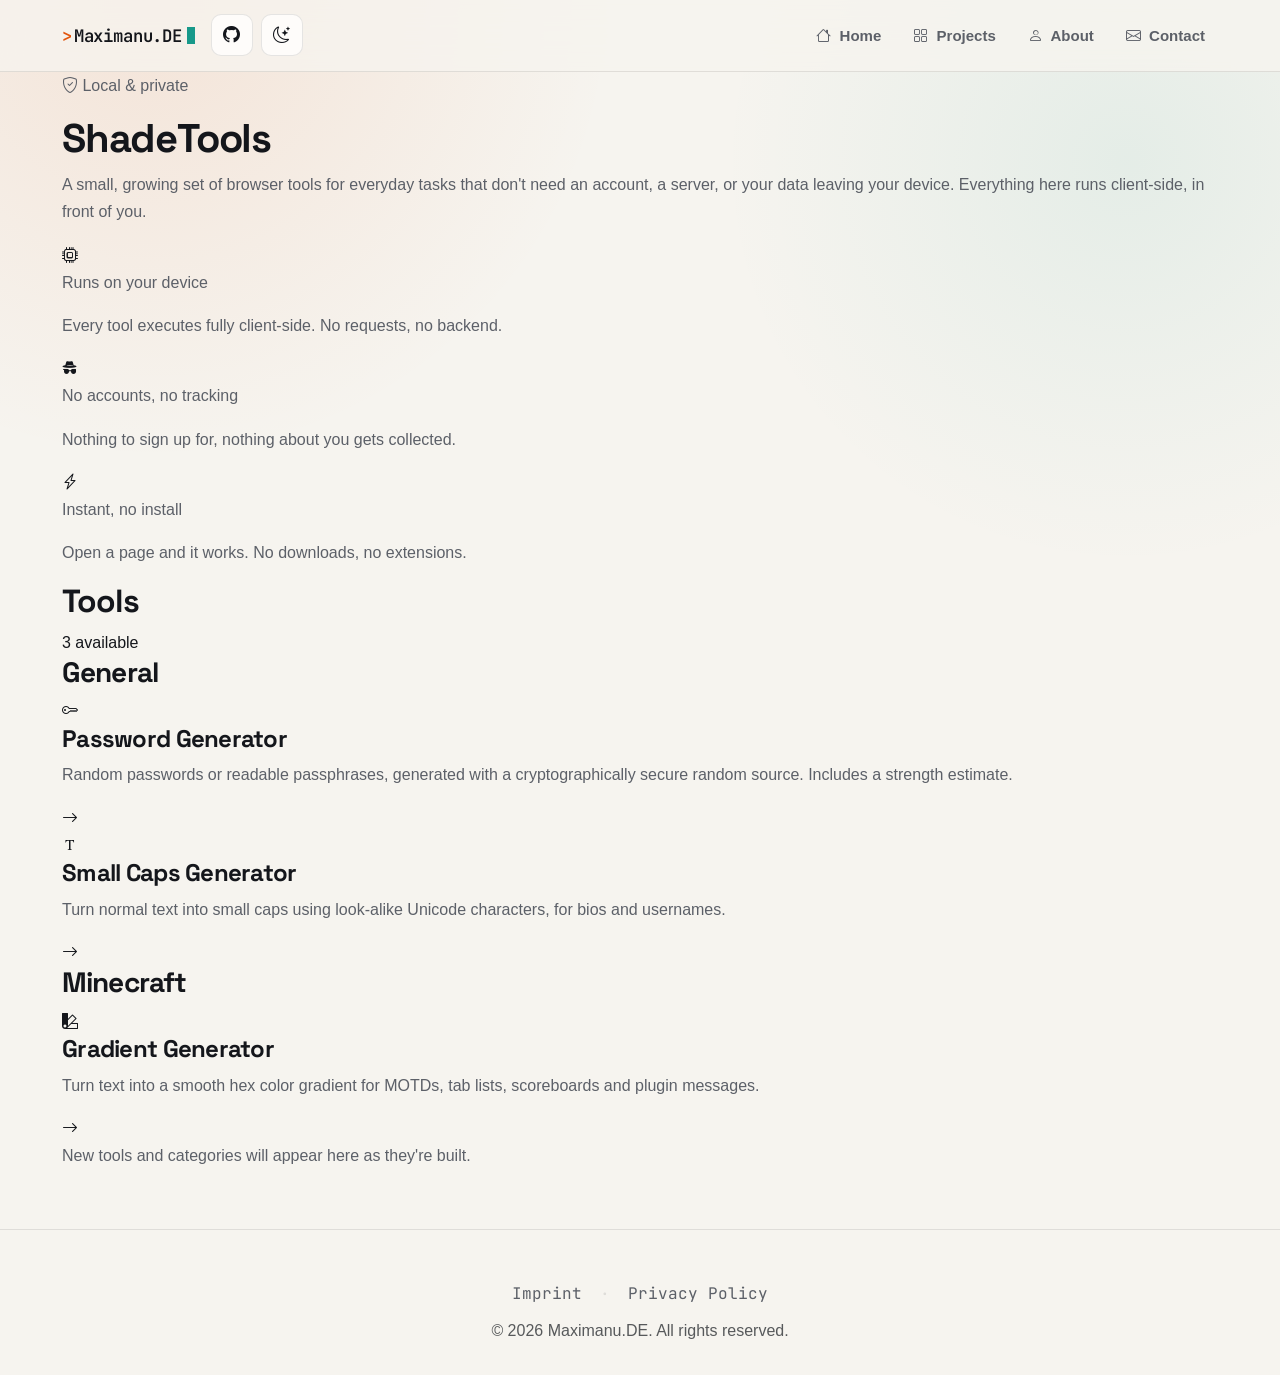
==== commit b3078bea: "Add files via upload" ====
--- a/index.html
+++ b/index.html
@@ -3,268 +3,130 @@
 <head>
     <meta charset="UTF-8">
     <meta name="viewport" content="width=device-width, initial-scale=1.0">
-
-    <meta
-        name="description"
-        content="Maximanu.DE — projects, communities and digital experiences."
-    >
-
-    <link rel="canonical" href="https://maximanu.de/">
-
+    <meta name="description" content="ShadeTools — small, focused browser tools that run entirely on your device. No accounts, no tracking, no servers.">
+    <link rel="canonical" href="https://shadetools.maximanu.de/">
     <meta property="og:type" content="website">
-    <meta property="og:site_name" content="Maximanu.DE">
-    <meta property="og:title" content="Maximanu.DE">
-    <meta property="og:description" content="Maximanu.DE — projects, communities and digital experiences.">
-    <meta property="og:url" content="https://maximanu.de/">
-
+    <meta property="og:site_name" content="ShadeTools">
+    <meta property="og:title" content="ShadeTools — Local Browser Tools">
+    <meta property="og:description" content="Small, focused browser tools that run entirely on your device. No accounts, no tracking, no servers.">
+    <meta property="og:url" content="https://shadetools.maximanu.de/">
     <meta name="twitter:card" content="summary">
-    <meta name="twitter:title" content="Maximanu.DE">
-    <meta name="twitter:description" content="Maximanu.DE — projects, communities and digital experiences.">
-
-    <meta name="theme-color" content="#e2540b">
-
-    <title>Maximanu.DE</title>
-
+    <meta name="twitter:title" content="ShadeTools — Local Browser Tools">
+    <meta name="twitter:description" content="Small, focused browser tools that run entirely on your device.">
+    <meta name="theme-color" content="#f1f2f6" media="(prefers-color-scheme: light)">
+    <meta name="theme-color" content="#0a0b10" media="(prefers-color-scheme: dark)">
+    <title>ShadeTools — Local Browser Tools</title>
     <link rel="icon" type="image/svg+xml" href="/favicon.svg">
-    <link rel="mask-icon" href="/favicon.svg" color="#e2540b">
+    <link rel="mask-icon" href="/favicon.svg" color="#6339d9">
 
     <link rel="preconnect" href="https://fonts.googleapis.com">
     <link rel="preconnect" href="https://fonts.gstatic.com" crossorigin>
-    <link
-        rel="stylesheet"
-        href="https://fonts.googleapis.com/css2?family=Inter:wght@400;500;600;700;800;900&family=Space+Grotesk:wght@500;600;700&family=JetBrains+Mono:wght@400;500;600;700&display=swap"
-    >
+    <link href="https://fonts.googleapis.com/css2?family=JetBrains+Mono:wght@400;500;700&family=Space+Grotesk:wght@400;500;600;700&display=swap" rel="stylesheet">
 
     <link
         rel="stylesheet"
         href="https://cdn.jsdelivr.net/npm/bootstrap@5.3.8/dist/css/bootstrap.min.css"
     >
-
     <link
         rel="stylesheet"
         href="https://cdn.jsdelivr.net/npm/bootstrap-icons@1.13.1/font/bootstrap-icons.min.css"
     >
+    <link rel="stylesheet" href="css/style.css">
+</head>
+<body>
+    <div id="header"></div>
+    <main>
+        <section class="st-hero">
+            <div class="container">
+                <p class="st-eyebrow"><i class="bi bi-shield-check"></i> Local &amp; private</p>
+                <h1 class="st-hero-title" id="hero-title" aria-label="ShadeTools">
+                    <span class="st-hero-word" data-final="Shade">Shade</span><span class="st-hero-word st-hero-word-accent" data-final="Tools">Tools</span>
+                </h1>
+                <p class="st-hero-subtitle">
+                    A small, growing set of browser tools for everyday tasks that don't need an account,
+                    a server, or your data leaving your device. Everything here runs client-side, in front of you.
+                </p>
+            </div>
+        </section>
 
-    <link rel="stylesheet" href="/css/style.css">
+        <section class="st-principles">
+            <div class="container">
+                <div class="st-principles-grid">
+                    <div class="st-principle">
+                        <div class="st-principle-icon"><i class="bi bi-cpu"></i></div>
+                        <div>
+                            <p class="st-principle-title">Runs on your device</p>
+                            <p class="st-principle-desc">Every tool executes fully client-side. No requests, no backend.</p>
+                        </div>
+                    </div>
+                    <div class="st-principle">
+                        <div class="st-principle-icon"><i class="bi bi-incognito"></i></div>
+                        <div>
+                            <p class="st-principle-title">No accounts, no tracking</p>
+                            <p class="st-principle-desc">Nothing to sign up for, nothing about you gets collected.</p>
+                        </div>
+                    </div>
+                    <div class="st-principle">
+                        <div class="st-principle-icon"><i class="bi bi-lightning-charge"></i></div>
+                        <div>
+                            <p class="st-principle-title">Instant, no install</p>
+                            <p class="st-principle-desc">Open a page and it works. No downloads, no extensions.</p>
+                        </div>
+                    </div>
+                </div>
+            </div>
+        </section>
 
-    <script>
-        (function () {
-            var stored = localStorage.getItem("theme");
-            var theme = stored === "light" || stored === "dark"
-                ? stored
-                : (window.matchMedia("(prefers-color-scheme: dark)").matches ? "dark" : "light");
-            document.documentElement.setAttribute("data-bs-theme", theme);
-        })();
-    </script>
-</head>
-
-<body>
-
-    <div id="header"></div>
-
-    <main>
-
-        <section class="hero">
+        <section class="st-tools-section" id="tools">
             <div class="container">
-
-                <div class="hero-badge">
-                    status: online — developing your ideas
+                <div class="st-tools-header">
+                    <h2 class="st-tools-title">Tools</h2>
+                    <span class="st-muted">3 available</span>
                 </div>
 
-                <h1>
-                    Building things<br>
-                    that matter.
-                </h1>
+                <div class="st-tools-category">
+                    <h3 class="st-tools-category-title">General</h3>
+                    <div class="st-tools-grid">
+                        <a class="st-tool-card" href="password-generator/">
+                            <div class="st-tool-icon"><i class="bi bi-key"></i></div>
+                            <div class="st-tool-body">
+                                <h4 class="st-tool-name">Password Generator</h4>
+                                <p class="st-tool-desc">Random passwords or readable passphrases, generated with a cryptographically secure random source. Includes a strength estimate.</p>
+                            </div>
+                            <div class="st-tool-arrow"><i class="bi bi-arrow-right"></i></div>
+                        </a>
 
-                <p>
-                    Maximanu.DE is a place for projects, communities
-                    and digital experiences built with technology and creativity.
-                </p>
-
-                <div class="hero-actions">
-                    <a href="/projects/" class="btn btn-primary">
-                        <i class="bi bi-grid-3x3-gap me-2"></i>
-                        Explore Projects
-                    </a>
-
-                    <a href="/about/" class="btn btn-secondary">
-                        <i class="bi bi-arrow-right me-2"></i>
-                        About
-                    </a>
-                </div>
-
-                <div class="terminal">
-                    <div class="terminal-bar">
-                        <span class="terminal-dot"></span>
-                        <span class="terminal-dot"></span>
-                        <span class="terminal-dot"></span>
-                    </div>
-
-                    <div class="terminal-body">
-                        <div><span class="prompt">$</span> whoarewe</div>
-                        <div class="out">Maximanu.DE — we are a group of devs &amp; enthusiasts</div>
-                        <div>&nbsp;</div>
-                        <div><span class="prompt">$</span> currently</div>
-                        <div class="out">▸ maintaining our other projects</div>
-                        <div class="out">▸ building this site<span class="terminal-cursor" aria-hidden="true"></span></div>
+                        <a class="st-tool-card" href="small-caps-generator/">
+                            <div class="st-tool-icon"><i class="bi bi-fonts"></i></div>
+                            <div class="st-tool-body">
+                                <h4 class="st-tool-name">Small Caps Generator</h4>
+                                <p class="st-tool-desc">Turn normal text into small caps using look-alike Unicode characters, for bios and usernames.</p>
+                            </div>
+                            <div class="st-tool-arrow"><i class="bi bi-arrow-right"></i></div>
+                        </a>
                     </div>
                 </div>
 
+                <div class="st-tools-category">
+                    <h3 class="st-tools-category-title">Minecraft</h3>
+                    <div class="st-tools-grid">
+                        <a class="st-tool-card" href="minecraft-gradient-generator/">
+                            <div class="st-tool-icon"><i class="bi bi-palette2"></i></div>
+                            <div class="st-tool-body">
+                                <h4 class="st-tool-name">Gradient Generator</h4>
+                                <p class="st-tool-desc">Turn text into a smooth hex color gradient for MOTDs, tab lists, scoreboards and plugin messages.</p>
+                            </div>
+                            <div class="st-tool-arrow"><i class="bi bi-arrow-right"></i></div>
+                        </a>
+                    </div>
+                </div>
+
+                <p class="st-tools-footnote st-muted">New tools and categories will appear here as they're built.</p>
             </div>
         </section>
-
-
-        <section class="section">
-            <div class="container">
-
-                <div class="section-heading">
-                    <div class="eyebrow">what is maximanu.de</div>
-
-                    <h2>A collection of things I build.</h2>
-
-                    <p>
-                        Projects, communities and ideas brought together
-                        in one place.
-                    </p>
-                </div>
-
-
-                <div class="bento">
-
-                    <div class="bento-item reveal">
-                        <div class="tile h-100">
-                            <div class="feature-icon">
-                                <i class="bi bi-code-slash"></i>
-                            </div>
-
-                            <h3>Technology</h3>
-
-                            <p>
-                                Websites, software and technical projects
-                                built with modern technologies.
-                            </p>
-                        </div>
-                    </div>
-
-                    <div class="bento-item reveal">
-                        <div class="tile h-100">
-                            <div class="feature-icon">
-                                <i class="bi bi-people"></i>
-                            </div>
-
-                            <h3>Communities</h3>
-
-                            <p>
-                                Online communities designed around
-                                shared interests and experiences.
-                            </p>
-                        </div>
-                    </div>
-
-                    <div class="bento-item reveal">
-                        <div class="tile h-100">
-                            <div class="feature-icon">
-                                <i class="bi bi-lightning-charge"></i>
-                            </div>
-
-                            <h3>Projects</h3>
-
-                            <p>
-                                Ideas developed into real projects,
-                                experiments and digital experiences.
-                            </p>
-                        </div>
-                    </div>
-
-                    <div class="bento-item span-full reveal">
-                        <div class="tile tile-wide">
-                            <div>
-                                <span class="status-badge mb-3 d-inline-flex">Currently</span>
-
-                                <h3 class="mt-3">
-                                    Maintaining SolunaMC and this site.
-                                </h3>
-
-                                <p>
-                                    Right now I'm mostly focused on running
-                                    the SolunaMC network and keeping this
-                                    site evolving alongside it.
-                                </p>
-                            </div>
-
-                            <a href="/projects/" class="btn btn-secondary flex-shrink-0">
-                                View projects
-                                <i class="bi bi-arrow-right ms-1"></i>
-                            </a>
-                        </div>
-                    </div>
-
-                </div>
-
-            </div>
-        </section>
-
-        <section class="section">
-            <div class="container">
-
-                <div class="section-heading">
-                    <div class="eyebrow">stack</div>
-
-                    <h2>Built with.</h2>
-
-                    <p>
-                        The technologies we use and our projects
-                        are built with.
-                    </p>
-                </div>
-
-                <div class="d-flex flex-wrap justify-content-center gap-2">
-                    <span class="tag">HTML5</span>
-                    <span class="tag">CSS3</span>
-                    <span class="tag">JavaScript / TypeScript</span>
-                    <span class="tag">Java</span>
-                    <span class="tag">Rust</span>
-                    <span class="tag">Python</span>
-                    <span class="tag">Docker</span>
-                </div>
-
-            </div>
-        </section>
-
-
-        <section class="section">
-            <div class="container">
-
-                <div class="section-heading">
-                    <div class="eyebrow">get in touch</div>
-
-                    <h2>Have a question?</h2>
-
-                    <p>
-                        If you want to get in touch, you can find
-                        our contact information here.
-                    </p>
-                </div>
-
-                <div class="text-center">
-
-                    <a href="/contact/" class="btn btn-primary">
-                        <i class="bi bi-envelope me-2"></i>
-                        Contact
-                    </a>
-
-                </div>
-
-            </div>
-        </section>
-
     </main>
-
     <div id="footer"></div>
-
-
     <script src="https://cdn.jsdelivr.net/npm/bootstrap@5.3.8/dist/js/bootstrap.bundle.min.js"></script>
-    <script src="/js/main.js"></script>
-
+    <script src="js/main.js"></script>
 </body>
 </html>
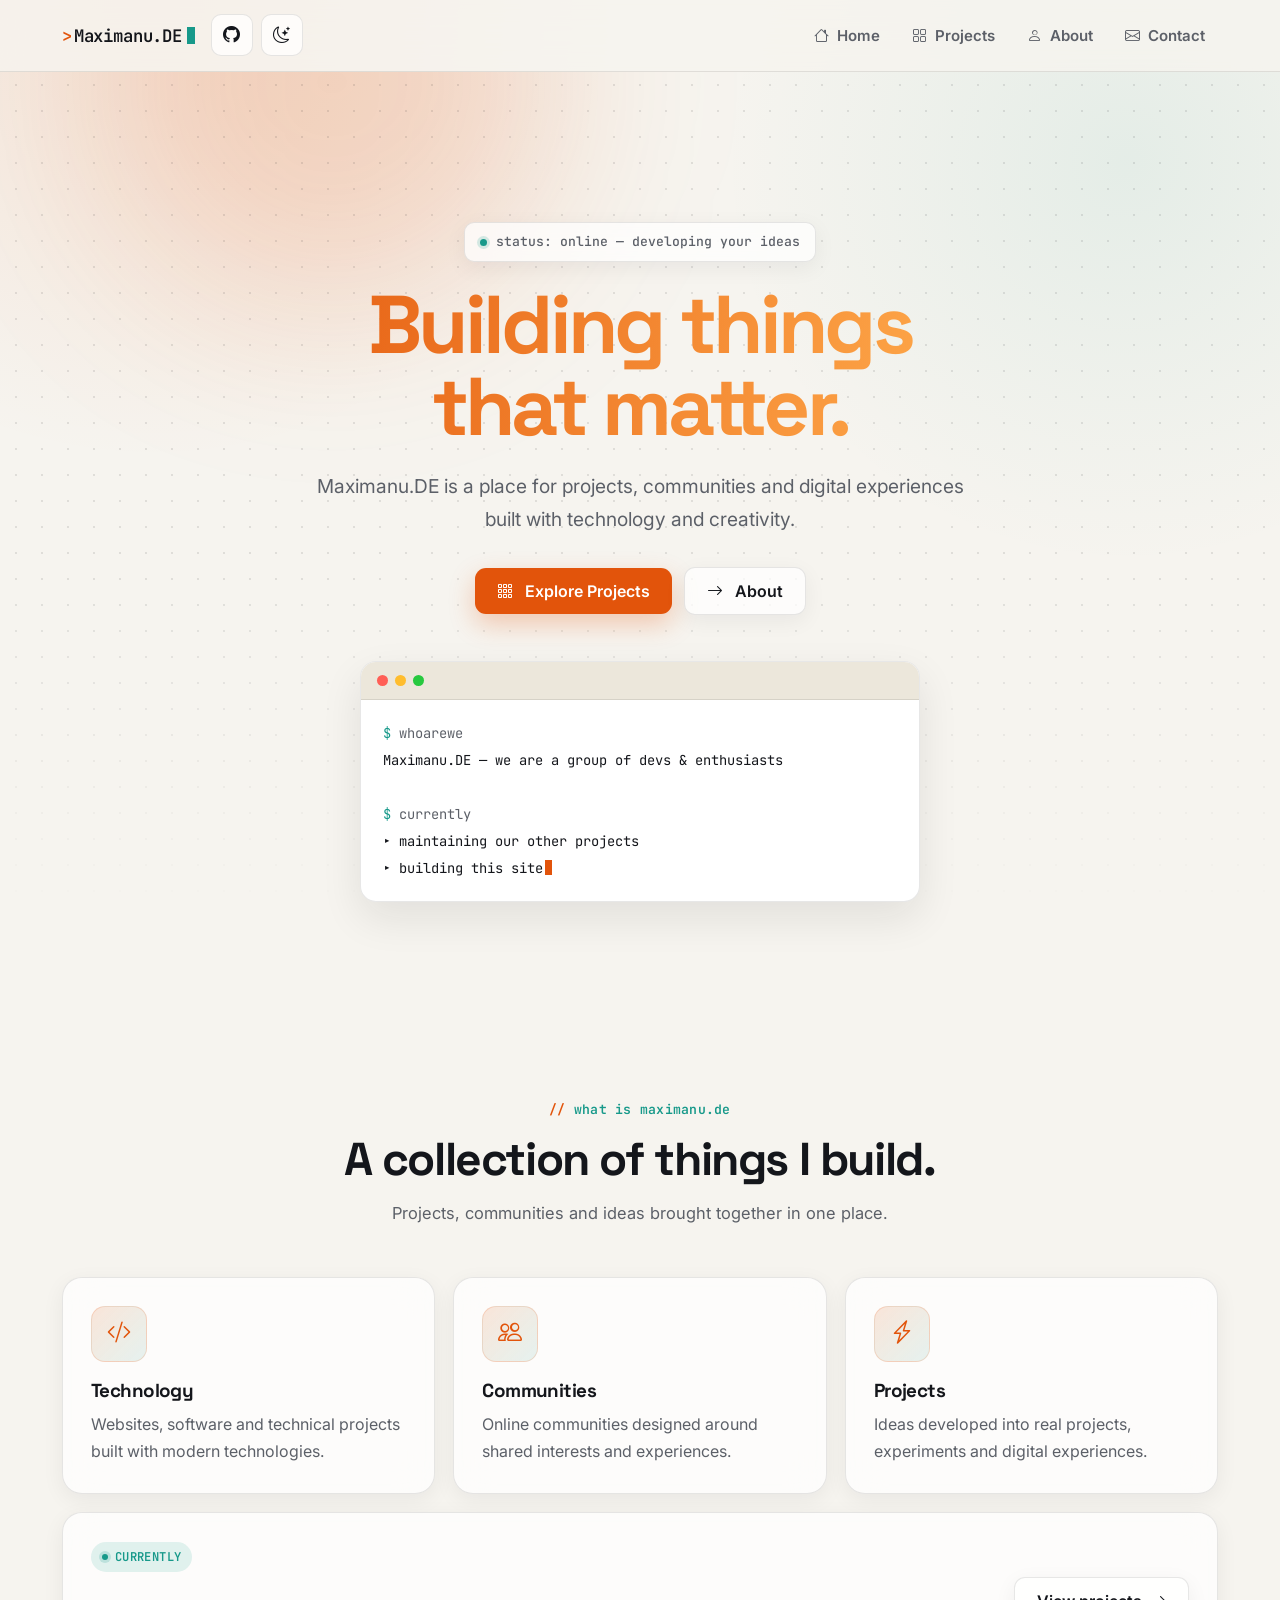
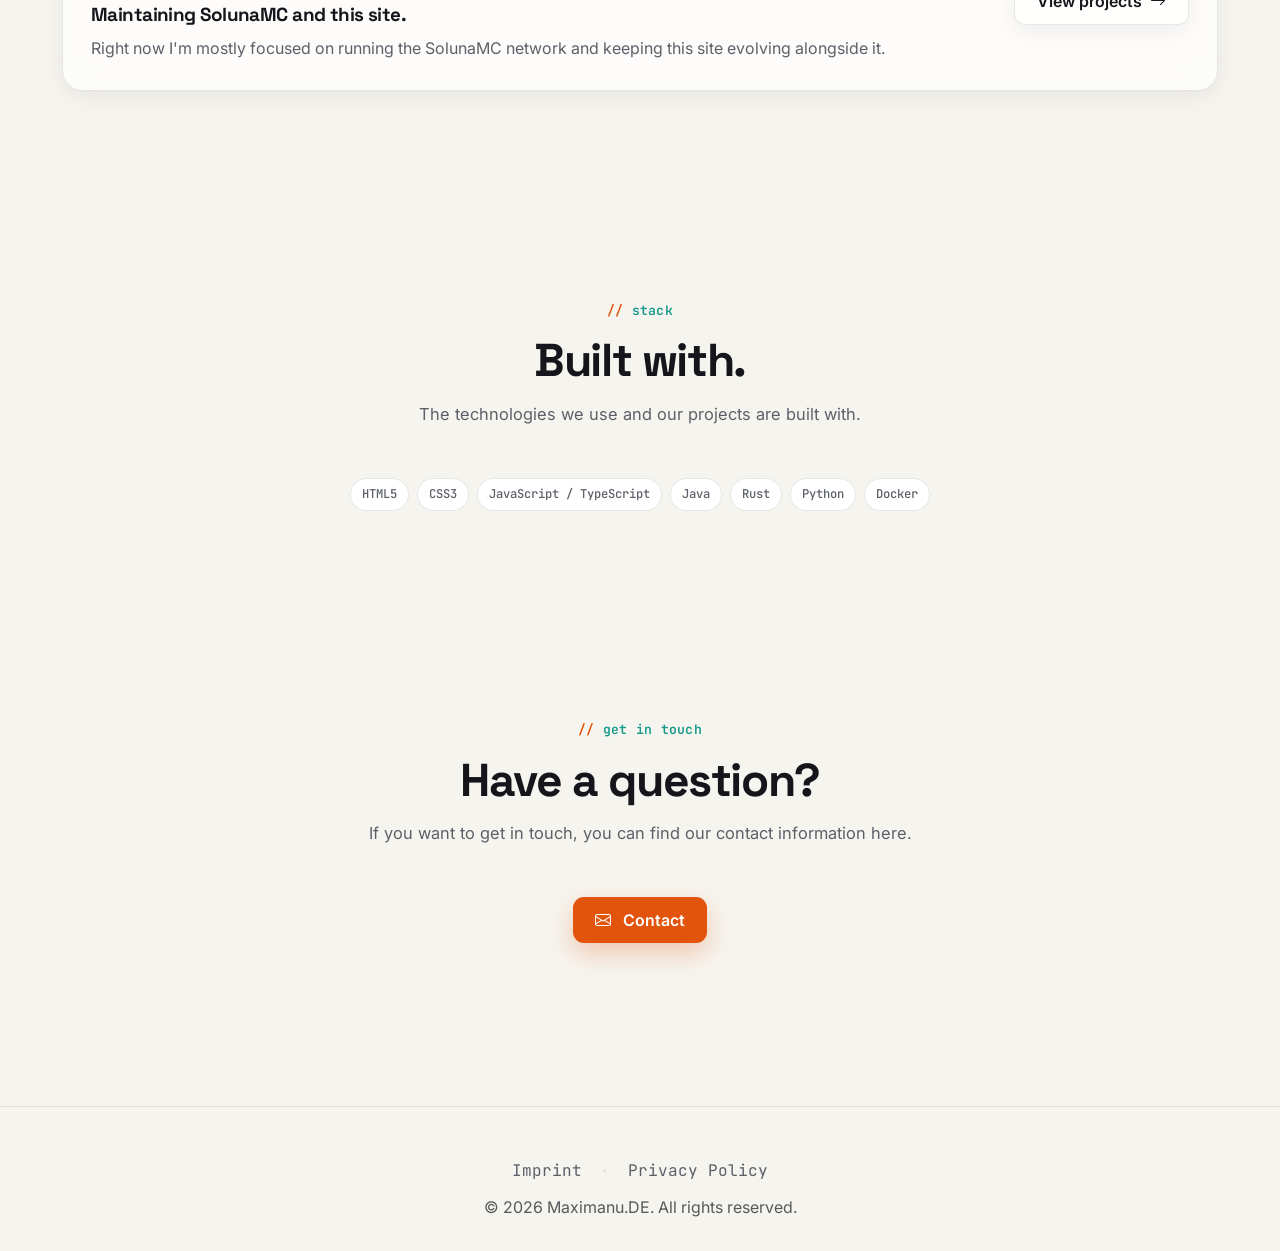
==== commit ec2db28a: "Revert "Add files via upload" This reverts commit b3078bea230eb52294fa68cf7609f19d10e9006e." ====
--- a/index.html
+++ b/index.html
@@ -3,130 +3,268 @@
 <head>
     <meta charset="UTF-8">
     <meta name="viewport" content="width=device-width, initial-scale=1.0">
-    <meta name="description" content="ShadeTools — small, focused browser tools that run entirely on your device. No accounts, no tracking, no servers.">
-    <link rel="canonical" href="https://shadetools.maximanu.de/">
+
+    <meta
+        name="description"
+        content="Maximanu.DE — projects, communities and digital experiences."
+    >
+
+    <link rel="canonical" href="https://maximanu.de/">
+
     <meta property="og:type" content="website">
-    <meta property="og:site_name" content="ShadeTools">
-    <meta property="og:title" content="ShadeTools — Local Browser Tools">
-    <meta property="og:description" content="Small, focused browser tools that run entirely on your device. No accounts, no tracking, no servers.">
-    <meta property="og:url" content="https://shadetools.maximanu.de/">
+    <meta property="og:site_name" content="Maximanu.DE">
+    <meta property="og:title" content="Maximanu.DE">
+    <meta property="og:description" content="Maximanu.DE — projects, communities and digital experiences.">
+    <meta property="og:url" content="https://maximanu.de/">
+
     <meta name="twitter:card" content="summary">
-    <meta name="twitter:title" content="ShadeTools — Local Browser Tools">
-    <meta name="twitter:description" content="Small, focused browser tools that run entirely on your device.">
-    <meta name="theme-color" content="#f1f2f6" media="(prefers-color-scheme: light)">
-    <meta name="theme-color" content="#0a0b10" media="(prefers-color-scheme: dark)">
-    <title>ShadeTools — Local Browser Tools</title>
+    <meta name="twitter:title" content="Maximanu.DE">
+    <meta name="twitter:description" content="Maximanu.DE — projects, communities and digital experiences.">
+
+    <meta name="theme-color" content="#e2540b">
+
+    <title>Maximanu.DE</title>
+
     <link rel="icon" type="image/svg+xml" href="/favicon.svg">
-    <link rel="mask-icon" href="/favicon.svg" color="#6339d9">
+    <link rel="mask-icon" href="/favicon.svg" color="#e2540b">
 
     <link rel="preconnect" href="https://fonts.googleapis.com">
     <link rel="preconnect" href="https://fonts.gstatic.com" crossorigin>
-    <link href="https://fonts.googleapis.com/css2?family=JetBrains+Mono:wght@400;500;700&family=Space+Grotesk:wght@400;500;600;700&display=swap" rel="stylesheet">
+    <link
+        rel="stylesheet"
+        href="https://fonts.googleapis.com/css2?family=Inter:wght@400;500;600;700;800;900&family=Space+Grotesk:wght@500;600;700&family=JetBrains+Mono:wght@400;500;600;700&display=swap"
+    >
 
     <link
         rel="stylesheet"
         href="https://cdn.jsdelivr.net/npm/bootstrap@5.3.8/dist/css/bootstrap.min.css"
     >
+
     <link
         rel="stylesheet"
         href="https://cdn.jsdelivr.net/npm/bootstrap-icons@1.13.1/font/bootstrap-icons.min.css"
     >
-    <link rel="stylesheet" href="css/style.css">
+
+    <link rel="stylesheet" href="/css/style.css">
+
+    <script>
+        (function () {
+            var stored = localStorage.getItem("theme");
+            var theme = stored === "light" || stored === "dark"
+                ? stored
+                : (window.matchMedia("(prefers-color-scheme: dark)").matches ? "dark" : "light");
+            document.documentElement.setAttribute("data-bs-theme", theme);
+        })();
+    </script>
 </head>
+
 <body>
+
     <div id="header"></div>
+
     <main>
-        <section class="st-hero">
-            <div class="container">
-                <p class="st-eyebrow"><i class="bi bi-shield-check"></i> Local &amp; private</p>
-                <h1 class="st-hero-title" id="hero-title" aria-label="ShadeTools">
-                    <span class="st-hero-word" data-final="Shade">Shade</span><span class="st-hero-word st-hero-word-accent" data-final="Tools">Tools</span>
+
+        <section class="hero">
+            <div class="container">
+
+                <div class="hero-badge">
+                    status: online — developing your ideas
+                </div>
+
+                <h1>
+                    Building things<br>
+                    that matter.
                 </h1>
-                <p class="st-hero-subtitle">
-                    A small, growing set of browser tools for everyday tasks that don't need an account,
-                    a server, or your data leaving your device. Everything here runs client-side, in front of you.
+
+                <p>
+                    Maximanu.DE is a place for projects, communities
+                    and digital experiences built with technology and creativity.
                 </p>
-            </div>
-        </section>
-
-        <section class="st-principles">
-            <div class="container">
-                <div class="st-principles-grid">
-                    <div class="st-principle">
-                        <div class="st-principle-icon"><i class="bi bi-cpu"></i></div>
-                        <div>
-                            <p class="st-principle-title">Runs on your device</p>
-                            <p class="st-principle-desc">Every tool executes fully client-side. No requests, no backend.</p>
-                        </div>
-                    </div>
-                    <div class="st-principle">
-                        <div class="st-principle-icon"><i class="bi bi-incognito"></i></div>
-                        <div>
-                            <p class="st-principle-title">No accounts, no tracking</p>
-                            <p class="st-principle-desc">Nothing to sign up for, nothing about you gets collected.</p>
-                        </div>
-                    </div>
-                    <div class="st-principle">
-                        <div class="st-principle-icon"><i class="bi bi-lightning-charge"></i></div>
-                        <div>
-                            <p class="st-principle-title">Instant, no install</p>
-                            <p class="st-principle-desc">Open a page and it works. No downloads, no extensions.</p>
-                        </div>
-                    </div>
-                </div>
-            </div>
-        </section>
-
-        <section class="st-tools-section" id="tools">
-            <div class="container">
-                <div class="st-tools-header">
-                    <h2 class="st-tools-title">Tools</h2>
-                    <span class="st-muted">3 available</span>
-                </div>
-
-                <div class="st-tools-category">
-                    <h3 class="st-tools-category-title">General</h3>
-                    <div class="st-tools-grid">
-                        <a class="st-tool-card" href="password-generator/">
-                            <div class="st-tool-icon"><i class="bi bi-key"></i></div>
-                            <div class="st-tool-body">
-                                <h4 class="st-tool-name">Password Generator</h4>
-                                <p class="st-tool-desc">Random passwords or readable passphrases, generated with a cryptographically secure random source. Includes a strength estimate.</p>
-                            </div>
-                            <div class="st-tool-arrow"><i class="bi bi-arrow-right"></i></div>
-                        </a>
-
-                        <a class="st-tool-card" href="small-caps-generator/">
-                            <div class="st-tool-icon"><i class="bi bi-fonts"></i></div>
-                            <div class="st-tool-body">
-                                <h4 class="st-tool-name">Small Caps Generator</h4>
-                                <p class="st-tool-desc">Turn normal text into small caps using look-alike Unicode characters, for bios and usernames.</p>
-                            </div>
-                            <div class="st-tool-arrow"><i class="bi bi-arrow-right"></i></div>
-                        </a>
-                    </div>
-                </div>
-
-                <div class="st-tools-category">
-                    <h3 class="st-tools-category-title">Minecraft</h3>
-                    <div class="st-tools-grid">
-                        <a class="st-tool-card" href="minecraft-gradient-generator/">
-                            <div class="st-tool-icon"><i class="bi bi-palette2"></i></div>
-                            <div class="st-tool-body">
-                                <h4 class="st-tool-name">Gradient Generator</h4>
-                                <p class="st-tool-desc">Turn text into a smooth hex color gradient for MOTDs, tab lists, scoreboards and plugin messages.</p>
-                            </div>
-                            <div class="st-tool-arrow"><i class="bi bi-arrow-right"></i></div>
-                        </a>
-                    </div>
-                </div>
-
-                <p class="st-tools-footnote st-muted">New tools and categories will appear here as they're built.</p>
-            </div>
-        </section>
+
+                <div class="hero-actions">
+                    <a href="/projects/" class="btn btn-primary">
+                        <i class="bi bi-grid-3x3-gap me-2"></i>
+                        Explore Projects
+                    </a>
+
+                    <a href="/about/" class="btn btn-secondary">
+                        <i class="bi bi-arrow-right me-2"></i>
+                        About
+                    </a>
+                </div>
+
+                <div class="terminal">
+                    <div class="terminal-bar">
+                        <span class="terminal-dot"></span>
+                        <span class="terminal-dot"></span>
+                        <span class="terminal-dot"></span>
+                    </div>
+
+                    <div class="terminal-body">
+                        <div><span class="prompt">$</span> whoarewe</div>
+                        <div class="out">Maximanu.DE — we are a group of devs &amp; enthusiasts</div>
+                        <div>&nbsp;</div>
+                        <div><span class="prompt">$</span> currently</div>
+                        <div class="out">▸ maintaining our other projects</div>
+                        <div class="out">▸ building this site<span class="terminal-cursor" aria-hidden="true"></span></div>
+                    </div>
+                </div>
+
+            </div>
+        </section>
+
+
+        <section class="section">
+            <div class="container">
+
+                <div class="section-heading">
+                    <div class="eyebrow">what is maximanu.de</div>
+
+                    <h2>A collection of things I build.</h2>
+
+                    <p>
+                        Projects, communities and ideas brought together
+                        in one place.
+                    </p>
+                </div>
+
+
+                <div class="bento">
+
+                    <div class="bento-item reveal">
+                        <div class="tile h-100">
+                            <div class="feature-icon">
+                                <i class="bi bi-code-slash"></i>
+                            </div>
+
+                            <h3>Technology</h3>
+
+                            <p>
+                                Websites, software and technical projects
+                                built with modern technologies.
+                            </p>
+                        </div>
+                    </div>
+
+                    <div class="bento-item reveal">
+                        <div class="tile h-100">
+                            <div class="feature-icon">
+                                <i class="bi bi-people"></i>
+                            </div>
+
+                            <h3>Communities</h3>
+
+                            <p>
+                                Online communities designed around
+                                shared interests and experiences.
+                            </p>
+                        </div>
+                    </div>
+
+                    <div class="bento-item reveal">
+                        <div class="tile h-100">
+                            <div class="feature-icon">
+                                <i class="bi bi-lightning-charge"></i>
+                            </div>
+
+                            <h3>Projects</h3>
+
+                            <p>
+                                Ideas developed into real projects,
+                                experiments and digital experiences.
+                            </p>
+                        </div>
+                    </div>
+
+                    <div class="bento-item span-full reveal">
+                        <div class="tile tile-wide">
+                            <div>
+                                <span class="status-badge mb-3 d-inline-flex">Currently</span>
+
+                                <h3 class="mt-3">
+                                    Maintaining SolunaMC and this site.
+                                </h3>
+
+                                <p>
+                                    Right now I'm mostly focused on running
+                                    the SolunaMC network and keeping this
+                                    site evolving alongside it.
+                                </p>
+                            </div>
+
+                            <a href="/projects/" class="btn btn-secondary flex-shrink-0">
+                                View projects
+                                <i class="bi bi-arrow-right ms-1"></i>
+                            </a>
+                        </div>
+                    </div>
+
+                </div>
+
+            </div>
+        </section>
+
+        <section class="section">
+            <div class="container">
+
+                <div class="section-heading">
+                    <div class="eyebrow">stack</div>
+
+                    <h2>Built with.</h2>
+
+                    <p>
+                        The technologies we use and our projects
+                        are built with.
+                    </p>
+                </div>
+
+                <div class="d-flex flex-wrap justify-content-center gap-2">
+                    <span class="tag">HTML5</span>
+                    <span class="tag">CSS3</span>
+                    <span class="tag">JavaScript / TypeScript</span>
+                    <span class="tag">Java</span>
+                    <span class="tag">Rust</span>
+                    <span class="tag">Python</span>
+                    <span class="tag">Docker</span>
+                </div>
+
+            </div>
+        </section>
+
+
+        <section class="section">
+            <div class="container">
+
+                <div class="section-heading">
+                    <div class="eyebrow">get in touch</div>
+
+                    <h2>Have a question?</h2>
+
+                    <p>
+                        If you want to get in touch, you can find
+                        our contact information here.
+                    </p>
+                </div>
+
+                <div class="text-center">
+
+                    <a href="/contact/" class="btn btn-primary">
+                        <i class="bi bi-envelope me-2"></i>
+                        Contact
+                    </a>
+
+                </div>
+
+            </div>
+        </section>
+
     </main>
+
     <div id="footer"></div>
+
+
     <script src="https://cdn.jsdelivr.net/npm/bootstrap@5.3.8/dist/js/bootstrap.bundle.min.js"></script>
-    <script src="js/main.js"></script>
+    <script src="/js/main.js"></script>
+
 </body>
 </html>
